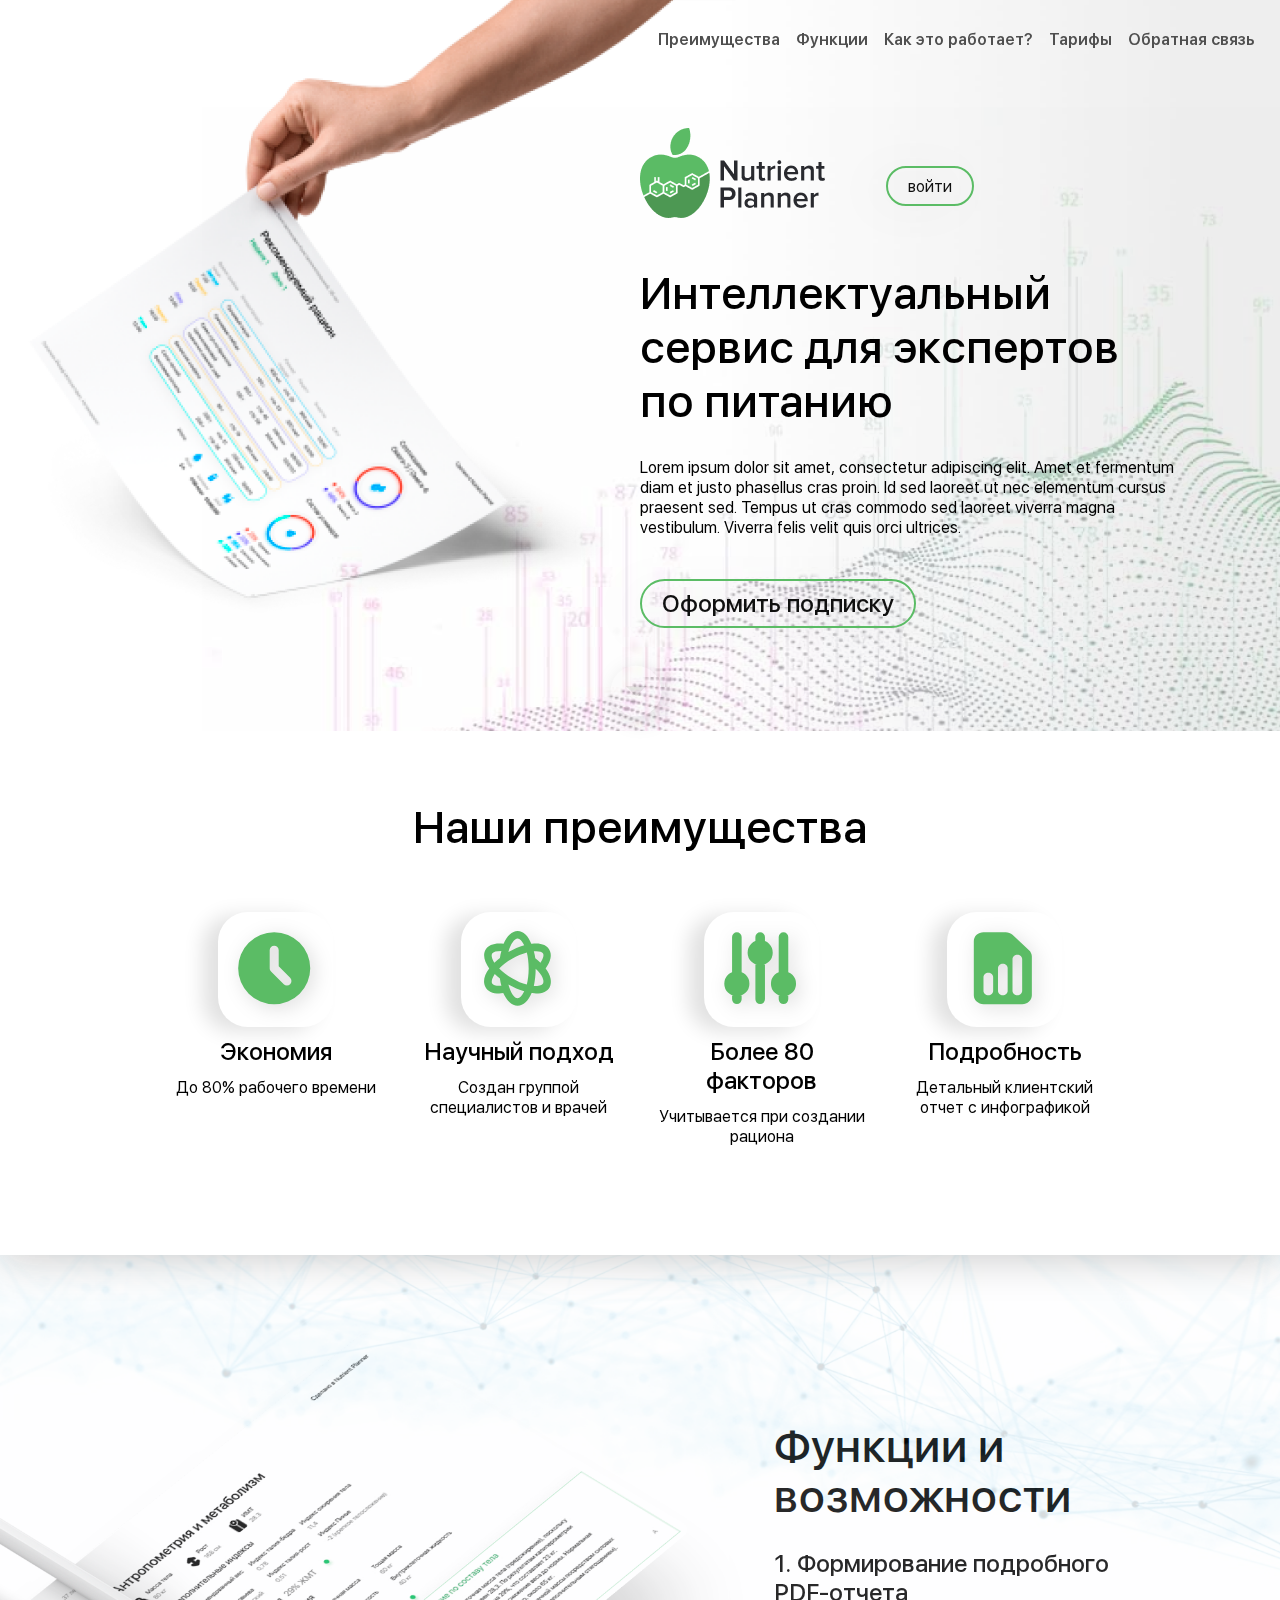
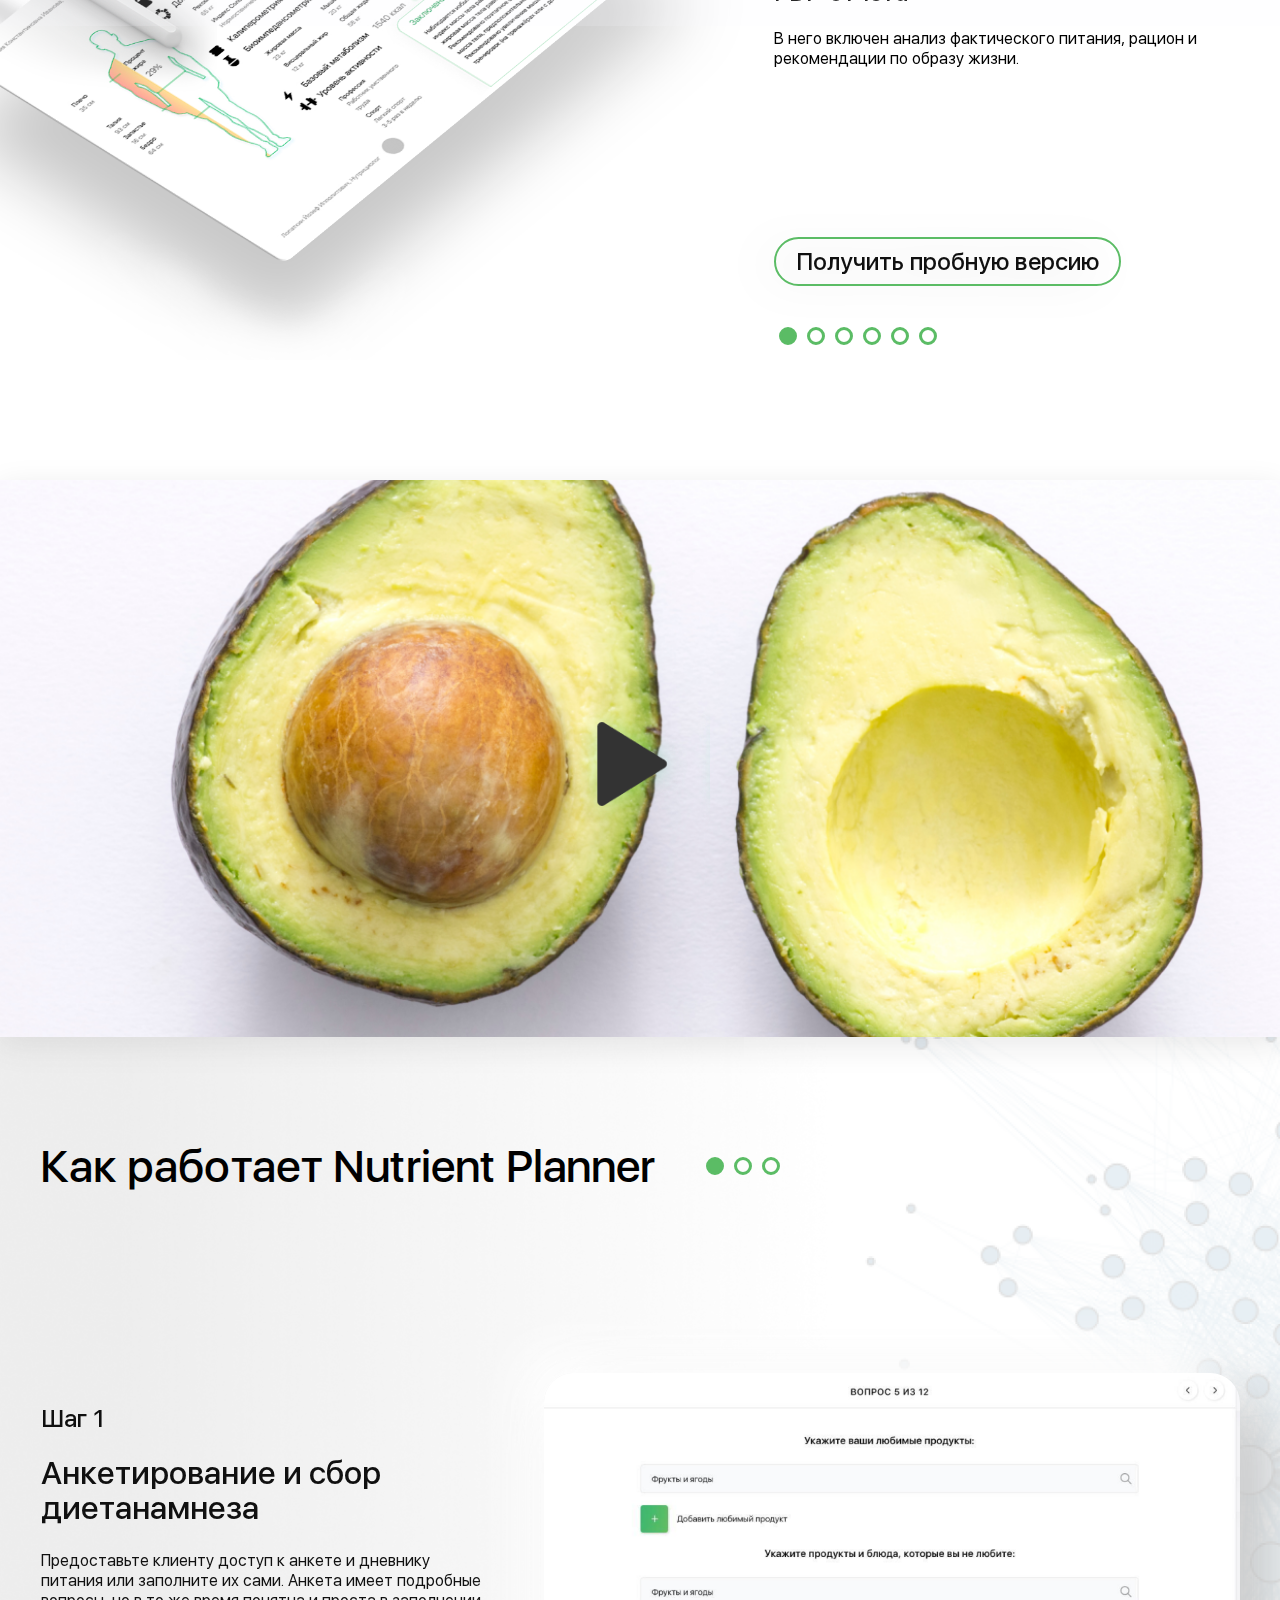
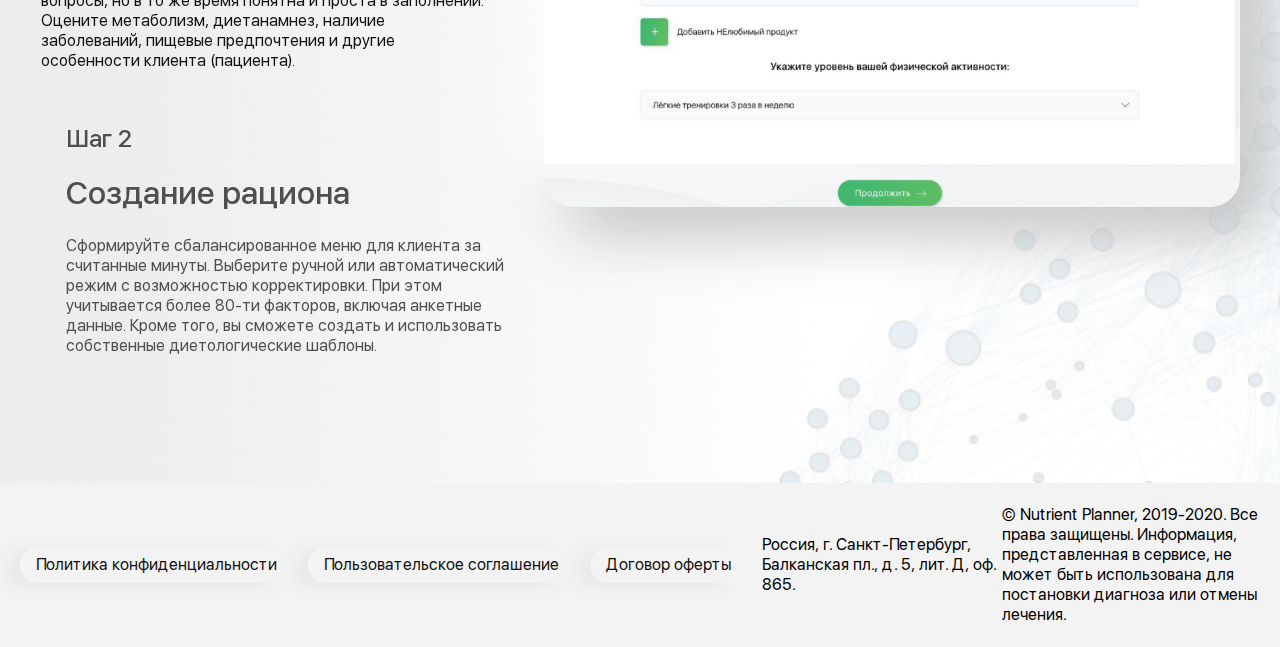
==== markup/index.html @ ddf95cab "main-banner + advantages + opportunities + video" ====
<!DOCTYPE html>
<html lang="ru">

<head>
  <meta charset="UTF-8">
  <title></title>
  <meta name="viewport" content="width=device-width, initial-scale=1.0, maximum-scale=1.0">
  <link rel="stylesheet" href="css/style.min.css" data-inprogress="">
  <link rel="stylesheet" href="css/home.min.css" data-inprogress="">

</head>

<body>
  <!-- Основной контент -->

  <main class="main">

    <!-- Header -->
    <header class="header" id="header">
    <nav class="header__navigation">
        <div class="navigation__action">
            <a href="#" class="navigation__logo">
                <img src="img/logo.png" alt="logo">
            </a>
            <button class="button button--small">войти</button>
        </div>
        <span class="menu-burger">
            <span class="menu-burger__toggle-line"></span>
        </span>
        <div class="header__overlay"></div>
        <div class="navigation__list">
            <ul>
                <li class="navigation__item">
                    <a href="index.html" class="navigation__link">Преимущества</a>
                </li>
                <li class="navigation__item">
                    <a href="about-us.html" class="navigation__link">Функции</a>
                </li>
                <li class="navigation__item">
                    <a href="about-us.html" class="navigation__link">Как это работает?</a>
                </li>
                <li class="navigation__item">
                    <a href="about-us.html" class="navigation__link">Тарифы</a>
                </li>
                <li class="navigation__item">
                    <a href="about-us.html" class="navigation__link">Обратная связь</a>
                </li>
            </ul>
            <button class="button button--small">войти</button>
        </div>
    </nav>
</header>




    <!-- Секция Главный баннер -->
    <section class="main-banner" id="main-banner">
      <div class="main-banner__inner">
        <div class="main-banner__content">
          <a href="#" class="main-banner__logo">
            <img src="img/logo.png" alt="logo">
          </a>
          <button class="button button--small">войти</button>
          <h1 class="main-banner__title">
            Интеллектуальный сервис для экспертов по питанию
          </h1>
          <p class="main-banner__description">Lorem ipsum dolor sit amet, consectetur adipiscing elit. Amet et fermentum
            diam et justo phasellus cras proin. Id sed laoreet ut nec elementum cursus praesent sed. Tempus ut cras
            commodo sed laoreet viverra magna vestibulum. Viverra felis velit quis orci ultrices.</p>
          <button class="button">Оформить подписку</button>
        </div>
        <a href="#" class="main-banner__arrow-down"></a>
      </div>
    </section>

    <!-- Секция Преимущества -->
    <section class="advantages" id="advantages">
      <div class="advantages__inner">
        <h2 class="advantages__title title">Наши преимущества</h2>
        <div class="advantages__list">
          <div class="advantages__item">
            <img src="img/icon-1.svg" class="advantages__item-image" alt="item-image">
            <h4 class="advantages__item-title">Экономия</h4>
            <p class="advantages__item-description">
              До 80% рабочего времени
            </p>
          </div>
          <div class="advantages__item">
            <img src="img/icon-2.svg" class="advantages__item-image" alt="item-image">
            <h4 class="advantages__item-title">Научный подход</h4>
            <p class="advantages__item-description">
              Создан группой специалистов и врачей
            </p>
          </div>
          <div class="advantages__item">
            <img src="img/icon-3.svg" class="advantages__item-image" alt="item-image">
            <h4 class="advantages__item-title">Более 80 факторов</h4>
            <p class="advantages__item-description">
              Учитывается при создании рациона
            </p>
          </div>
          <div class="advantages__item">
            <img src="img/icon-4.svg" class="advantages__item-image" alt="item-image">
            <h4 class="advantages__item-title">Подробность</h4>
            <p class="advantages__item-description">
              Детальный клиентский отчет с инфографикой
            </p>
          </div>
        </div>
      </div>
    </section>

    <!-- Секция Возможности -->
    <section class="opportunities" id="opportunities">
      <div class="opportunities__inner">
        <h2 class="opportunities__title ">Функции и возможности</h2>
        <img src="img/opportunities-img.png" class="opportunities__image" alt="image">
        <ul class="opportunities__carousel">
          <li class="opportunities__item">
            <span class="opportunities__item-subtitle ">1. Формирование подробного PDF-отчета</span>
            <p class="opportunities__item-description ">В него включен анализ фактического питания, рацион и
              рекомендации по образу жизни.</p>
          </li>
          <li class="opportunities__item">
            <span class="opportunities__item-subtitle ">2. Формирование подробного PDF-отчета</span>
            <p class="opportunities__item-description ">В него включен анализ фактического питания</p>
          </li>
          <li class="opportunities__item">
            <span class="opportunities__item-subtitle ">3. Формирование подробного PDF-отчета</span>
            <p class="opportunities__item-description ">В него включен анализ фактического питания</p>
          </li>
          <li class="opportunities__item">
            <span class="opportunities__item-subtitle ">4. Формирование подробного PDF-отчета</span>
            <p class="opportunities__item-description ">В него включен анализ фактического питания</p>
          </li>
          <li class="opportunities__item">
            <span class="opportunities__item-subtitle ">5. Формирование подробного PDF-отчета</span>
            <p class="opportunities__item-description ">В него включен анализ фактического питания</p>
          </li>
          <li class="opportunities__item">
            <span class="opportunities__item-subtitle ">6. Формирование подробного PDF-отчета</span>
            <p class="opportunities__item-description ">В него включен анализ фактического питания </p>
          </li>
        </ul>
        <div class="opportunities__action">
          <button class="button">Получить пробную версию</button>
        </div>
        <div class="opportunities__dots"></div>
      </div>
    </section>

    <!-- Секция Видео -->
    <section class="video" id="video">
      <img class="video__background" id="video-cover" src="img/video.png" alt="Video title">
      <iframe class="video__iframe" id="player" src="https://www.youtube.com/embed/7sbbb7Dt3D8" frameborder="0" allow="autoplay; encrypted-media" allowfullscreen=""></iframe>
      <button id="play" class="video__button">
      </button>
    </section>

    <!-- Секция Шаги -->
    <section class="step" id="step">
      <div class="step__inner">
        <div class="step__heading">
          <h2 class="step__heading-title">Как работает Nutrient Planner</h2>
          <div class="step__heading-dots"></div>
        </div>
        <div class="step__list">
          <div class="step__item">
            <span class="step__item-counter">Шаг 1</span>
            <h2 class="step__item-title">Анкетирование и сбор диетанамнеза</h2>
            <p class="step__item-description">
              Предоставьте клиенту доступ к анкете и дневнику питания или заполните их
              сами. Анкета имеет подробные вопросы, но в то же время понятна и проста в
              заполнении. Оцените метаболизм, диетанамнез, наличие заболеваний, пищевые предпочтения и другие
              особенности клиента (пациента).
            </p>
          </div>
          <div class="step__item">
            <span class="step__item-counter">Шаг 2</span>
            <h2 class="step__item-title">Создание рациона</h2>
            <p class="step__item-description">
              Сформируйте сбалансированное меню для клиента за считанные минуты.
              Выберите ручной или автоматический режим с возможностью корректировки.
              При этом учитывается более 80-ти факторов, включая анкетные данные. Кроме
              того, вы сможете создать и использовать собственные диетологические
              шаблоны.
            </p>
          </div>
          <div class="step__item">
            <span class="step__item-counter">Шаг 3</span>
            <h2 class="step__item-title">Формирование отчёта для клиента</h2>
            <p class="step__item-description">
              Предоставьте клиенту доступ к анкете и дневнику питания или заполните их
              сами. Анкета имеет подробные вопросы, но в то же время понятна и проста в
              заполнении. Оцените метаболизм, диетанамнез, наличие заболеваний, пищевые предпочтения и другие
              особенности клиента (пациента).
            </p>
          </div>
        </div>
        <div class="step__carousel">
          <div class="step__carousel-item">
            <img class="step__carousel-image" src="img/slide.png" alt="">
          </div>
          <div class="step__carousel-item">
            <img class="step__carousel-image" src="https://fakeimg.pl/355x221/" alt="">
          </div>
          <div class="step__carousel-item">
            <img class="step__carousel-image" src="img/slide.png" alt="">
          </div>
        </div>
    </div></section>



    <!-- Footer -->
    <footer class="footer">
    <div class="footer__inner">
        <ul class="footer__list">
            <li class="footer__item"><a href="#">Политика конфиденциальности</a></li>
            <li class="footer__item"><a href="#">Пользовательское соглашение</a></li>
            <li class="footer__item"><a href="#">Договор оферты</a></li>
        </ul>
        <p class="footer__address">
            Россия, г. Санкт-Петербург, Балканская пл., д. 5, лит. Д, оф. 865.
        </p>
        <p class="footer__text">
            © Nutrient Planner, 2019-2020. Все права защищены. Информация, представленная в сервисе, не может быть
            использована для постановки диагноза или отмены лечения.
        </p>
    </div>
</footer>

  </main>




  <!-- Скрипты -->
  <script src="js/jquery-3.4.1.min.js"></script>
  <script src="js/slick.min.js"></script>
  <script src="js/jquery.matchHeight.min.js"></script>
  <script src="js/jcf.min.js"></script>
  <script src="js/jcf.select.min.js"></script>
  <script src="js/main.min.js"></script>
  <script src="js/home.min.js"></script>

</body>

</html>
---- markup/css/style.min.css ----
.button{font:inherit;font-size:16px;font-weight:500;font-style:normal;line-height:19px;position:relative;z-index:1;display:inline-flex;box-sizing:border-box;min-width:195px;height:40px;margin:0;padding:10px;cursor:pointer;-webkit-user-select:none;-moz-user-select:none;-ms-user-select:none;user-select:none;transition:all .5s;text-align:center;text-decoration:none;color:#101010;border:2px solid #5bbc65;border-radius:30px;background-color:inherit;justify-content:center;align-items:center;-webkit-filter:drop-shadow(-15px 4px 20px rgba(0,0,0,.12));filter:drop-shadow(-15px 4px 20px rgba(0,0,0,.12))}@media (min-width:1024px){.button{font-size:24px;min-width:273px;height:49px;padding:10px 20px}}.button:not(:disabled){cursor:pointer}.button--small{font-size:16px;font-weight:400;font-style:normal;min-width:83px;height:40px}.button--inverse{font-size:24px;font-weight:500;font-style:normal;line-height:29px;min-width:160px;color:#fff;border-color:#79c681;border-radius:25px;background-color:#79c681;box-shadow:-15px 4px 20px rgba(0,0,0,.12)}.button--light{font-size:16px;font-weight:400;font-style:normal;line-height:20px;height:40px}.slick-arrow{font-size:0;position:absolute;top:49%;left:101%;width:20px;height:20px;transform:translate(0,-50%);border:0;background-color:inherit;background-image:url(../img/arrow-icon.svg);background-repeat:no-repeat;background-position:50%;background-size:contain}.slick-prev{top:40%;left:-23px;transform:rotate(180deg) translate(0,-50%)}.header{position:absolute;z-index:4;top:0;width:100%;height:80px;padding:0 20px}@media (min-width:1024px){.header{padding:0 2%;background-color:inherit}}@media (min-width:1400px){.header{padding:0 120px}}@media (min-width:1920px){.header{padding:0 145px}}@media (min-width:1680px){.header{padding:0 100px}}@media (min-width:1920px){.header{padding:0 145px}}.header .menu-burger{position:absolute;z-index:1;top:42px;right:20px;width:42px;height:42px;transform:translate(0,-50%);border-radius:50%;background:#fcfcfc;box-shadow:-6px 3px 12px rgba(0,0,0,.12)}@media (min-width:1024px){.header .menu-burger{display:none}}.header .menu-burger::before{top:13px;content:'';transform:translate(-50%,0)}.header .menu-burger::after,.header .menu-burger::before,.header .menu-burger__toggle-line{position:absolute;left:50%;width:16px;height:3px;background-color:#828282}.header .menu-burger::after{bottom:13px;content:'';transform:translate(-50%,0)}.header .menu-burger__toggle-line{top:50%;transform:translate(-50%,-50%)}.header__navigation{display:flex;height:80px;padding-top:20px;justify-content:space-between}@media (min-width:1024px){.header__navigation{padding-top:0}}.header .navigation__action{z-index:1}.header .navigation__action .button{display:none}@media (min-width:1024px){.header .navigation__action .button{display:inline-flex}}.header .navigation__logo{display:inline-flex;width:100px}@media (min-width:1024px){.header .navigation__logo{padding-top:10px}}.header .navigation__list,template{display:none}.header .navigation__list.active{position:absolute;top:82px;right:20px;display:flex;flex-direction:column;width:195px;padding:20px;border-radius:10px;background:#fcfcfc;box-shadow:-6px 3px 12px rgba(0,0,0,.12)}.header .navigation__list.active .button{display:flex;margin:0 auto;justify-content:center;-webkit-filter:none;filter:none}@media (min-width:1024px){.header .navigation__list .button,.header .navigation__list.active .button{display:none}.header .navigation__list{display:flex}.header .navigation__list ul{display:flex;height:100%;align-items:center;justify-content:flex-end}}.header .navigation__item{margin-bottom:35px}@media (min-width:1024px){.header .navigation__item{margin-bottom:0;margin-left:16px}}.header .navigation__link{font-size:17px;font-weight:600;line-height:20px;color:#4f4f4f}.header .navigation__link:hover{color:#101010}@media (min-width:1024px){.header .navigation__link{font-size:12px}}@media (min-width:1280px){.header .navigation__link{font-size:16px}}.header__overlay.active{position:fixed;top:0;left:0;width:100vw;height:100vh;background:rgba(252,252,252,.1);-webkit-backdrop-filter:blur(10px);backdrop-filter:blur(10px)}.footer{padding:22px 0;background-color:#f3f3f3}.footer__inner{display:flex;padding:0 20px;align-items:center}@media (min-width:1400px){.footer__inner{padding:0 100px}}.footer__list{display:flex;width:60%}.footer__item{margin-right:15px}.footer__item a{display:inline-flex;padding:8px 16px;white-space:nowrap;color:#101010;border-radius:25px;background:#f3f3f3;box-shadow:-15px 4px 20px rgba(0,0,0,.05);align-items:center}.footer__address{display:block;width:28%}.footer__text{display:block;width:30%}input,input:focus,input:required,textarea{font-size:18px;font-weight:500;font-style:normal;line-height:26px;display:flex;max-width:100%;height:40px;padding:10px 20px;color:#101010;border:0;border-radius:12px;background:#fcfcfc;box-shadow:inset 0 0 5px rgba(155,155,155,.5);align-items:center}input::-webkit-input-placeholder,input:focus::-webkit-input-placeholder,input:required::-webkit-input-placeholder,textarea::-webkit-input-placeholder{font-size:18px;font-weight:500;font-style:normal;line-height:26px;color:#828282}input::-moz-placeholder,input:focus::-moz-placeholder,input:required::-moz-placeholder,textarea::-moz-placeholder{font-size:18px;font-weight:500;font-style:normal;line-height:26px;color:#828282}input:-ms-input-placeholder,input::-ms-input-placeholder,input:focus:-ms-input-placeholder,input:focus::-ms-input-placeholder,input:required:-ms-input-placeholder,input:required::-ms-input-placeholder,textarea:-ms-input-placeholder,textarea::-ms-input-placeholder{font-size:18px;font-weight:500;font-style:normal;line-height:26px;color:#828282}input::placeholder,input:focus::placeholder,input:required::placeholder,textarea::placeholder{font-size:18px;font-weight:500;font-style:normal;line-height:26px;color:#828282}textarea{font-weight:500;font-style:normal;width:100%;height:130px;resize:none;border:0}.select{display:flex;flex-direction:column;align-items:baseline}.jcf-select{position:relative;height:40px;padding:10px 58px 10px 30px;border-radius:25px;background:#fcfcfc;box-shadow:-15px 4px 20px rgba(0,0,0,.12)}.jcf-select-text span{font-size:16px;font-weight:400;font-style:normal;line-height:20px}.jcf-select-opener{position:absolute;top:15px;right:28px;display:block;width:10px;height:10px;background-image:url(../img/triangle.svg);background-repeat:no-repeat}.jcf-select-drop{position:absolute;top:100%;left:0;min-width:100%;padding:20px 58px 20px 30px;border-radius:10px;background:#fcfcfc;box-shadow:-15px 4px 20px rgba(0,0,0,.12)}.jcf-select-drop li{margin-bottom:10px}@font-face{font-family:'SF UI Display';font-weight:900;font-style:normal;src:url(../fonts/SFUIDisplay-Heavy.eot);src:url(../fonts/SFUIDisplay-Heavy.eot?#iefix) format('embedded-opentype'),url(../fonts/SFUIDisplay-Heavy.woff2) format('woff2'),url(../fonts/SFUIDisplay-Heavy.woff) format('woff'),url(../fonts/SFUIDisplay-Heavy.ttf) format('truetype'),url(../fonts/SFUIDisplay-Heavy.svg#SFUIDisplay-Heavy) format('svg');font-display:swap}@font-face{font-family:'SF UI Display';font-weight:300;font-style:normal;src:url(../fonts/SFUIDisplay-Light.eot);src:url(../fonts/SFUIDisplay-Light.eot?#iefix) format('embedded-opentype'),url(../fonts/SFUIDisplay-Light.woff2) format('woff2'),url(../fonts/SFUIDisplay-Light.woff) format('woff'),url(../fonts/SFUIDisplay-Light.ttf) format('truetype'),url(../fonts/SFUIDisplay-Light.svg#SFUIDisplay-Light) format('svg');font-display:swap}@font-face{font-family:'SF UI Display';font-weight:900;font-style:normal;src:url(../fonts/SFUIDisplay-Black.eot);src:url(../fonts/SFUIDisplay-Black.eot?#iefix) format('embedded-opentype'),url(../fonts/SFUIDisplay-Black.woff2) format('woff2'),url(../fonts/SFUIDisplay-Black.woff) format('woff'),url(../fonts/SFUIDisplay-Black.ttf) format('truetype'),url(../fonts/SFUIDisplay-Black.svg#SFUIDisplay-Black) format('svg');font-display:swap}@font-face{font-family:'SF UI Display';font-weight:700;font-style:normal;src:url(../fonts/SFUIDisplay-Bold.eot);src:url(../fonts/SFUIDisplay-Bold.eot?#iefix) format('embedded-opentype'),url(../fonts/SFUIDisplay-Bold.woff2) format('woff2'),url(../fonts/SFUIDisplay-Bold.woff) format('woff'),url(../fonts/SFUIDisplay-Bold.ttf) format('truetype'),url(../fonts/SFUIDisplay-Bold.svg#SFUIDisplay-Bold) format('svg');font-display:swap}@font-face{font-family:'SF UI Display';font-weight:500;font-style:normal;src:url(../fonts/SFUIDisplay-Medium.eot);src:url(../fonts/SFUIDisplay-Medium.eot?#iefix) format('embedded-opentype'),url(../fonts/SFUIDisplay-Medium.woff2) format('woff2'),url(../fonts/SFUIDisplay-Medium.woff) format('woff'),url(../fonts/SFUIDisplay-Medium.ttf) format('truetype'),url(../fonts/SFUIDisplay-Medium.svg#SFUIDisplay-Medium) format('svg');font-display:swap}@font-face{font-family:'SF UI Display';font-weight:600;font-style:normal;src:url(../fonts/SFUIDisplay-Semibold.eot);src:url(../fonts/SFUIDisplay-Semibold.eot?#iefix) format('embedded-opentype'),url(../fonts/SFUIDisplay-Semibold.woff2) format('woff2'),url(../fonts/SFUIDisplay-Semibold.woff) format('woff'),url(../fonts/SFUIDisplay-Semibold.ttf) format('truetype'),url(../fonts/SFUIDisplay-Semibold.svg#SFUIDisplay-Semibold) format('svg');font-display:swap}@font-face{font-family:'SF UI Display';font-weight:600;font-style:normal;src:url(../fonts/SFUIDisplay-Semibold_1.eot);src:url(../fonts/SFUIDisplay-Semibold_1.eot?#iefix) format('embedded-opentype'),url(../fonts/SFUIDisplay-Semibold_1.woff2) format('woff2'),url(../fonts/SFUIDisplay-Semibold_1.woff) format('woff'),url(../fonts/SFUIDisplay-Semibold_1.ttf) format('truetype'),url(../fonts/SFUIDisplay-Semibold_1.svg#SFUIDisplay-Semibold) format('svg');font-display:swap}@font-face{font-family:'SF UI Display';font-weight:100;font-style:normal;src:url(../fonts/SFUIDisplay-Ultralight.eot);src:url(../fonts/SFUIDisplay-Ultralight.eot?#iefix) format('embedded-opentype'),url(../fonts/SFUIDisplay-Ultralight.woff2) format('woff2'),url(../fonts/SFUIDisplay-Ultralight.woff) format('woff'),url(../fonts/SFUIDisplay-Ultralight.ttf) format('truetype'),url(../fonts/SFUIDisplay-Ultralight.svg#SFUIDisplay-Ultralight) format('svg');font-display:swap}@font-face{font-family:'SF UI Display';font-weight:100;font-style:normal;src:url(../fonts/SFUIDisplay-Thin.eot);src:url(../fonts/SFUIDisplay-Thin.eot?#iefix) format('embedded-opentype'),url(../fonts/SFUIDisplay-Thin.woff2) format('woff2'),url(../fonts/SFUIDisplay-Thin.woff) format('woff'),url(../fonts/SFUIDisplay-Thin.ttf) format('truetype'),url(../fonts/SFUIDisplay-Thin.svg#SFUIDisplay-Thin) format('svg');font-display:swap}@font-face{font-family:'SF UI Display';font-weight:400;font-style:normal;src:url(../fonts/SFUIDisplay-Regular.eot);src:url(../fonts/SFUIDisplay-Regular.eot?#iefix) format('embedded-opentype'),url(../fonts/SFUIDisplay-Regular.woff2) format('woff2'),url(../fonts/SFUIDisplay-Regular.woff) format('woff'),url(../fonts/SFUIDisplay-Regular.ttf) format('truetype'),url(../fonts/SFUIDisplay-Regular.svg#SFUIDisplay-Regular) format('svg');font-display:swap}@font-face{font-family:'SF UI Display';font-weight:600;font-style:normal;src:url(../fonts/SFUIDisplay-Semibold_2.eot);src:url(../fonts/SFUIDisplay-Semibold_2.eot?#iefix) format('embedded-opentype'),url(../fonts/SFUIDisplay-Semibold_2.woff2) format('woff2'),url(../fonts/SFUIDisplay-Semibold_2.woff) format('woff'),url(../fonts/SFUIDisplay-Semibold_2.ttf) format('truetype'),url(../fonts/SFUIDisplay-Semibold_2.svg#SFUIDisplay-Semibold) format('svg');font-display:swap}html{font-family:sans-serif;line-height:1.15;-ms-text-size-adjust:100%;-webkit-text-size-adjust:100%;box-sizing:border-box;height:100%}body,html,sub,sup{position:relative}body,h1{font-style:normal}body{font-family:'SF UI Display';height:100%;-webkit-font-smoothing:antialiased;-moz-osx-font-smoothing:grayscale;text-rendering:optimizeLegibility;margin:0;font-weight:400;font-size:13px;line-height:15px}article,aside,details,figcaption,figure,footer,header,main,menu,nav,section{display:block}h1{margin:.67em 0;font-size:26px;font-weight:600;line-height:31px}figure{margin:1em 40px}hr{overflow:visible;box-sizing:content-box;height:0}code,kbd,pre,samp{font-family:monospace,monospace;font-size:1em}a{background-color:transparent;-webkit-text-decoration-skip:objects;cursor:pointer;transition:all .6s}a:active,a:hover{outline-width:0}abbr[title]{text-decoration:underline dotted;border-bottom:none;-webkit-text-decoration:underline dotted}b,strong{font-weight:bolder}dfn{font-style:italic}mark{color:#000;background-color:#ff0}small{font-size:80%}sub,sup{font-size:75%;line-height:0;vertical-align:baseline}sub{bottom:-.25em}sup{top:-.5em}audio,canvas,video{display:inline-block}audio:not([controls]){display:none;height:0}img{border-style:none;max-width:100%;height:auto}svg:not(:root){overflow:hidden}button,input,optgroup,select,textarea{font-family:sans-serif;font-size:100%;line-height:1.15;margin:0}button,input{overflow:visible}button,select{text-transform:none}[type=reset],[type=submit],button,html [type=button]{-webkit-appearance:button}[type=button]::-moz-focus-inner,[type=reset]::-moz-focus-inner,[type=submit]::-moz-focus-inner,button::-moz-focus-inner{padding:0;border-style:none}[type=button]:-moz-focusring,[type=reset]:-moz-focusring,[type=submit]:-moz-focusring,button:-moz-focusring{outline:1px dotted ButtonText}fieldset{margin:0 2px;padding:.35em .625em .75em;border:1px solid silver}legend{display:table;max-width:100%;white-space:normal;color:inherit}progress{display:inline-block;vertical-align:baseline}textarea{overflow:auto}[type=checkbox],[type=radio],legend{box-sizing:border-box;padding:0}[type=number]::-webkit-inner-spin-button,[type=number]::-webkit-outer-spin-button{height:auto}[type=search]{outline-offset:-2px;-webkit-appearance:textfield}[type=search]::-webkit-search-cancel-button,[type=search]::-webkit-search-decoration{-webkit-appearance:none}::-webkit-file-upload-button{font:inherit;-webkit-appearance:button}summary{display:list-item}[hidden]{display:none}@media (min-width:1024px){body{font-size:16px;line-height:20px}}*,h2,h3,h4,h5{font-style:normal}*{font-family:'SF UI Display';box-sizing:border-box;padding:0;list-style:none;text-decoration:none;outline:0;text-rendering:optimizeLegibility;-webkit-font-smoothing:antialiased;-moz-osx-font-smoothing:grayscale;-webkit-tap-highlight-color:transparent;-ms-box-sizing:border-box;-o-box-sizing:border-box;font-size:13px;font-weight:400;line-height:15px}@media (min-width:1024px){*{font-size:16px;line-height:20px}}:after,:before{box-sizing:inherit}.main,section{position:relative}.main{display:flex;overflow:hidden;flex-direction:column;min-height:100vh;margin:0 auto;justify-content:space-between}*,ol li,ul li{margin:0}input[type=submit]{-webkit-appearance:none;-moz-appearance:none;-ms-appearance:none;-o-appearance:none;appearance:none}button{cursor:pointer}section{z-index:1}@media (min-width:1024px){h1{font-size:45px;font-weight:500;font-style:normal;line-height:54px}}h2,h3,h4,h5{font-size:20px;font-weight:500;line-height:24px}@media (min-width:768px){h2{font-size:35px;font-weight:500;font-style:normal;line-height:40px}}@media (min-width:1024px){h2{font-size:45px;font-weight:500;font-style:normal;line-height:50px}}h3,h4,h5{font-size:32px;line-height:42px}h4,h5{font-size:17px;line-height:20px}@media (min-width:768px){h4{font-size:20px;font-weight:500;font-style:normal;line-height:25px}}@media (min-width:1024px){h4{font-size:24px;font-weight:500;font-style:normal;line-height:29px}}h5{font-size:14px;font-weight:600;line-height:16px}
---- markup/css/home.min.css ----
@import url(slick.min.css);@media (min-width:1024px){.header .navigation__action{display:none}}.main-banner{z-index:3;display:flex;min-height:401px;padding:24% 0 20px;background-image:url(../img/hero-bg.jpg);background-position:50%;background-size:cover}.main-banner::before{position:absolute;top:0;left:65%;width:657px;height:457px;content:'';transform:translate(-50%,0);pointer-events:none;background-image:url(../img/hero-mockUp.png);background-repeat:no-repeat;background-size:contain}@media (min-width:768px){.main-banner::before{left:34%}}@media (min-width:1024px){.main-banner::before{left:26%;width:63%;height:1006px}}@media (min-width:1680px){.main-banner::before{left:33%;width:66%}}.main-banner::after{position:absolute;right:0;bottom:0;width:570px;height:402px;content:'';pointer-events:none;opacity:.6;background-image:url(../img/Graphs.png);background-size:contain;mix-blend-mode:multiply}@media (min-width:1024px){.main-banner::after{width:1422px;height:1000px}}@media (min-width:768px){.main-banner{padding:10% 0 8%}}@media (min-width:1400px){.main-banner{min-height:800px;padding:14% 0}}@media (min-width:1680px){.main-banner{min-height:1078px}}.main-banner__inner{display:block;display:flex;width:100%;margin-right:auto;margin-left:auto;padding:388px 20px 42px;justify-content:flex-end}@media (min-width:480px){.main-banner__inner{width:100%}}@media (min-width:768px){.main-banner__inner{width:648px;padding:0}}@media (min-width:1024px){.main-banner__inner{width:864px}}@media (min-width:1280px){.main-banner__inner{width:1080px;padding:0}}@media (min-width:1400px){.main-banner__inner{width:1160px}}@media (min-width:1660px){.main-banner__inner{width:1340px}}@media (min-width:1024px){.main-banner__inner{padding:0}}.main-banner__content{width:100%;padding-bottom:100px}@media (min-width:768px){.main-banner__content{width:50%}}@media (min-width:1024px){.main-banner__content{width:50%;padding-bottom:0}}.main-banner__logo{display:none;margin-right:57px}@media (min-width:1024px){.main-banner__logo{display:inline-block}.main-banner__title{margin-top:43px}}.main-banner__description{font-size:13px;line-height:15px}@media (min-width:1024px){.main-banner__description{font-size:16px;line-height:20px}}.main-banner .button{display:flex;margin:17px auto}@media (min-width:1024px){.main-banner .button{margin:41px 0 0}}.main-banner .button--small{display:none;margin-top:38px;vertical-align:top}@media (min-width:1024px){.main-banner .button--small{display:inline-flex}}.main-banner__arrow-down{position:absolute;top:85%;left:50%;display:block;width:90px;height:90px;margin:0 auto;transform:translate(-50%,0);background-image:url(../img/arrow-down.svg);background-repeat:no-repeat;background-position:center;background-size:contain}@media (min-width:1024px){.main-banner__arrow-down{top:89%}}.advantages{z-index:2;box-shadow:0 4px 40px rgba(0,0,0,.2)}@media (min-width:768px){.advantages{padding-bottom:68px}}.advantages__inner{display:block;width:100%;margin-right:auto;margin-left:auto;padding:0 20px}@media (min-width:480px){.advantages__inner{width:100%}}@media (min-width:768px){.advantages__inner{width:648px;padding:0}}@media (min-width:1024px){.advantages__inner{width:864px}}@media (min-width:1280px){.advantages__inner{width:1080px;padding:0}}@media (min-width:1400px){.advantages__inner{width:1160px}}@media (min-width:1660px){.advantages__inner{width:1340px}}.advantages__title{display:block;margin:40px auto;text-align:center}@media (min-width:768px){.advantages__title{margin:71px auto 60px}}.advantages__list{display:flex;flex-wrap:wrap;justify-content:space-around}@media (min-width:1024px){.advantages__list{padding:0 5%}}.advantages__item{display:inline-flex;flex-direction:column;width:155px;margin-bottom:36px;text-align:center;align-items:center}@media (min-width:768px){.advantages__item{width:40%}}@media (min-width:1024px){.advantages__item{width:50%;margin-bottom:40px}}@media (min-width:1280px){.advantages__item{width:220px}}.advantages__item-image{display:inline-flex;width:60px;height:60px;margin-bottom:15px;padding-top:5px;padding-left:5px;border-radius:10px;background:#fff;box-shadow:-15px 4px 20px rgba(0,0,0,.12);justify-content:center;align-items:center}@media (min-width:1024px){.advantages__item-image{width:115px;height:115px;margin-bottom:10px;border-radius:30px}}.advantages__item-title{margin-bottom:16px}@media (min-width:1024px){.advantages__item-title{margin-bottom:12px}}.advantages__item-description{font-size:13px;line-height:15px;max-width:134px}@media (min-width:1024px){.advantages__item-description{font-size:16px;line-height:20px;max-width:none}}.opportunities{padding-top:115px;padding-bottom:33px;background:linear-gradient(270deg,#fff 13.02%,rgba(255,255,255,0) 100%)}.opportunities::before{position:absolute;z-index:2;top:0;left:0;width:100%;height:45%;content:'';pointer-events:none;opacity:.4;background-image:url(../img/Molecules.png);background-repeat:no-repeat;background-position:left;background-size:cover}@media (min-width:768px){.opportunities{padding-bottom:130px}}@media (min-width:1024px){.opportunities{min-height:650px;padding-top:13%}}@media (min-width:1680px){.opportunities{min-height:970px;padding-bottom:60px}}.opportunities__inner{display:flex;flex-direction:column;margin:0 auto;padding:0 23px;align-items:flex-end}@media (min-width:1024px){.opportunities__inner{padding:0 80px}}.opportunities__title{font-size:26px;font-weight:600;font-style:normal;line-height:31px;position:relative;z-index:1;display:block;width:100%;margin-bottom:22px;text-align:left;order:1}@media (min-width:768px){.opportunities__title{font-size:45px;font-weight:500;font-style:normal;line-height:50px;width:45%;margin-bottom:28px}}@media (min-width:1280px){.opportunities__title{width:38%}}.opportunities__carousel{position:relative;z-index:1;width:100%;padding-bottom:48px;order:2}@media (min-width:768px){.opportunities__carousel{width:45%;min-height:175px;padding-bottom:0}.opportunities__carousel::after{display:none}}@media (min-width:1280px){.opportunities__carousel{width:38%;min-height:288px}}.opportunities__image{position:absolute;bottom:61px;left:52%;min-width:542px;height:441px;transform:translate(-50%,0);order:4;-o-object-fit:contain;object-fit:contain}@media (min-width:768px){.opportunities__image{z-index:0;top:15px;left:24%;width:72%;height:734px}}@media (min-width:1680px){.opportunities__image{top:-13px;width:100%;height:1004px}}.opportunities__item-subtitle{font-size:20px;font-weight:500;font-style:normal;line-height:24px;display:block;max-width:80%;margin-bottom:28px}@media (min-width:1024px){.opportunities__item-subtitle{font-size:24px;font-weight:500;font-style:normal;line-height:normal;margin-bottom:22px}}.opportunities__item-description{max-width:500px}.opportunities__action{position:relative;width:100%;margin-bottom:36px;text-align:center;order:5}@media (min-width:768px){.opportunities__action{width:45%;text-align:left;order:4}}@media (min-width:1280px){.opportunities__action{width:38%}}.opportunities__dots{z-index:1;width:100%;padding-bottom:372px;order:3}@media (min-width:768px){.opportunities__dots{position:relative;bottom:auto;left:auto;width:45%;padding:0;order:4}}@media (min-width:1280px){.opportunities__dots{width:38%}}.opportunities__dots .slick-dots,.step__heading-dots .slick-dots{display:flex}.opportunities__dots .slick-dots li{width:10px;height:10px;margin:5px 3px;border:3px solid #5bbc65;-webkit-border-radius:50%;-moz-border-radius:50%;border-radius:50%;-ms-border-radius:50%;-o-border-radius:50%}@media (min-width:1024px){.opportunities__dots .slick-dots li{width:18px;height:18px;margin:5px}}.faq__heading-dots .slick-dots li button,.opportunities__dots .slick-dots li button,.reviews__heading-dots .slick-dots li button,.step__heading-dots .slick-dots li button{font-size:0;border:0;background-color:inherit}.opportunities__dots .slick-dots .slick-active,.step__heading-dots .slick-dots .slick-active{background-color:#5bbc65}.video{position:relative;width:100%;height:250px;box-shadow:0 8px 30px rgba(0,0,0,.1)}@media (min-width:768px){.video{height:400px}}@media (min-width:1280px){.video{height:557px}}.video__background{width:100%;height:100%;-o-object-fit:cover;object-fit:cover}.video__iframe{display:none;width:100%;height:100%}.video__button{position:absolute;z-index:666;top:51%;left:50%;width:60px;height:60px;transform:translate(-50%,-50%);border:0;background-color:inherit;background-image:url(../img/triangle.png);background-size:contain}@media (min-width:768px){.video__button{width:140px;height:140px}}.step{overflow:hidden;padding:0 26px 80px;background-size:cover}@media (min-width:768px){.step{padding:0 40px 40px;background-image:url(../img/bg-color.png)}}@media (min-width:1680px){.step{overflow:hidden;height:1078px}}.step::after{position:absolute;z-index:-1;top:-46px;right:0;width:80%;height:600px;content:'';opacity:.3;background-image:url(../img/bg-image.png);background-repeat:no-repeat;background-position:right;background-size:contain}@media (min-width:1024px){.step::after{top:0;height:100%}}@media (min-width:1680px){.step::after{width:35%;height:100%}}.step__inner{display:flex;max-width:1623px;margin:0 auto;padding-top:54px;flex-wrap:wrap}@media (min-width:768px){.step__inner{padding-top:102px}}.step__heading{display:flex;width:100%;margin-bottom:16px;flex-wrap:wrap;align-items:center}@media (min-width:1024px){.step__heading{padding-bottom:164px}}@media (min-width:1680px){.step__heading{padding-bottom:132px}}.step__heading-title{font-size:26px;font-weight:600;font-style:normal;line-height:31px;display:inline-block;width:70%;margin-right:46px}@media (min-width:768px){.step__heading-title{font-size:45px;font-weight:500;font-style:normal;line-height:54px;width:auto}}.step__heading-dots{position:relative}@media (min-width:1280px){.step__heading-dots{width:38%}}.step__heading-dots .slick-dots li{width:10px;height:10px;margin:5px 3px;border:3px solid #5bbc65;-webkit-border-radius:50%;-moz-border-radius:50%;border-radius:50%;-ms-border-radius:50%;-o-border-radius:50%}@media (min-width:768px){.step__heading-dots .slick-dots li{width:18px;height:18px;margin:5px}}.step__list{width:100%;margin-top:30px}@media (min-width:1024px){.step__list{width:42%}}@media (min-width:1400px){.step__list{margin-top:43px}.step__list .slick-list{min-height:810px;margin-top:-30px}}.step__item{height:100%;cursor:pointer}@media (min-width:1024px){.step__item{min-height:320px;padding-bottom:40px;-webkit-transition:all .6s linear;-moz-transition:all .6s linear;-ms-transition:all .6s linear;-o-transition:all .6s linear;transition:all .6s linear}.step__item.slick-slide{padding-left:25px}.step__item.slick-slide .step__item-counter,.step__item.slick-slide .step__item-description,.step__item.slick-slide .step__item-title{color:#4f4f4f}}@media (min-width:1680px){.step__item.slick-slide{padding-left:105px}}.step__item.slick-current{width:100%!important;padding-left:0}.step__item.slick-current .step__item-counter,.step__item.slick-current .step__item-description,.step__item.slick-current .step__item-title{color:#101010}.step__item-counter{font-size:16px;font-weight:500;font-style:normal;line-height:19px;display:block;margin-bottom:23px;color:#4f4f4f}@media (min-width:1024px){.step__item-counter{font-size:24px;font-weight:500;font-style:normal;line-height:29px}}.step__item-title{font-size:22px;font-weight:600;font-style:normal;line-height:26px;margin-bottom:20px;color:#4f4f4f}@media (min-width:1024px){.step__item-title{font-size:32px;font-weight:500;line-height:35px;width:89%;max-width:522px;margin-bottom:25px}}@media (min-width:1400px){.step__item-title{font-size:36px;line-height:40px}}@media (min-width:1680px){.step__item-title{font-size:45px;line-height:54px}}.step__item-description{color:#4f4f4f}@media (min-width:1024px){.step__item-description{width:89%;max-width:522px}}.step__carousel{width:100%;margin-top:62px;border-radius:10px;box-shadow:-25px -25px 50px rgba(255,255,255,.9),25px 25px 63px rgba(184,184,184,.9),inset 1px 1px 2px rgba(255,255,255,.3),inset -1px -1px 2px rgba(184,184,184,.5)}@media (min-width:768px){.step__carousel{border-radius:30px}}@media (min-width:1024px){.step__carousel{width:58%;height:-webkit-fit-content;height:-moz-fit-content;height:fit-content;margin-top:0}}@media (min-width:1400px){.step__carousel{width:59%;margin-top:-1%;margin-right:-18%;border-radius:30px}}.step__carousel-image{width:100%;height:100%;border-radius:10px;-o-object-fit:contain;object-fit:contain}@media (min-width:768px){.step__carousel-image{border-radius:30px}}.rates{padding-top:83px;background:linear-gradient(0deg,rgba(196,196,196,0) 55.21%,rgba(196,196,196,.3) 93.75%)}.rates__inner{display:block;width:100%;margin-right:auto;margin-left:auto;padding:0 20px}@media (min-width:480px){.rates__inner{width:100%}}@media (min-width:768px){.rates__inner{width:648px;padding:0}}@media (min-width:1024px){.rates__inner{width:864px}}@media (min-width:1280px){.rates__inner{width:1080px;padding:0}}@media (min-width:1400px){.rates__inner{width:1160px}}@media (min-width:1660px){.rates__inner{width:1340px}}.rates__heading{max-width:1045px;margin:14% auto 6px}.rates__heading-item{font-size:24px;font-weight:500;font-style:normal;line-height:29px}.rates__heading-item:nth-of-type(2),.rates__heading-item:nth-of-type(3){font-size:28px;font-weight:700;font-style:normal;line-height:33px;text-align:center}@media (min-width:768px){.rates__heading-item:nth-of-type(2),.rates__heading-item:nth-of-type(3){font-size:18px}}@media (min-width:1024px){.rates__heading-item:nth-of-type(2),.rates__heading-item:nth-of-type(3){font-size:22px}}@media (min-width:1280px){.rates__heading-item:nth-of-type(2),.rates__heading-item:nth-of-type(3){font-size:28px}}.rates__heading-item:nth-of-type(1){width:62%}.rates__heading-item:nth-of-type(2){width:20%}.rates__heading-item:nth-of-type(3){width:27%}.rates__heading-list{display:flex;margin-top:14%}.rates__list{max-width:1045px;margin:0 auto}.rates__item-title{font-size:16px;font-weight:400;font-style:normal;line-height:20px;padding-right:29%}.rates__content{font-size:24px;font-weight:500;font-style:normal;line-height:29px;width:55%;padding-top:25px;padding-bottom:25px}.rates__content ul{padding-right:20%}.rates__content ul li{font-size:16px;font-weight:400;font-style:normal;line-height:20px}.rates__item{display:flex;padding-left:10px;border-bottom:1px solid;align-items:center;flex-wrap:wrap}.rates__item:last-child{border:0}.rates__item-image{filter:drop-shadow(-15px 4px 20px rgba(0,0,0,.12));-webkit-filter:drop-shadow(-15px 4px 20px rgba(0,0,0,.12))}.rates__item-value span{display:block;width:100%;margin:0 auto}.rates__item-value .shadow--padding{margin-left:-43px;filter:none;-webkit-filter:none}.rates__item-value:nth-child(2),.rates__item-value:nth-child(3){display:inline-flex;width:19%;text-align:center;align-items:flex-end;justify-content:center;flex-wrap:wrap}.rates__item-value:nth-child(3){width:25%}.rates__subtitle,.rates__title{text-align:center}.rates__subtitle{display:block}.rates__option span{font-size:12px;font-weight:400;font-style:normal;line-height:20px;display:block;width:400px}.price{padding-top:105px;padding-bottom:84px}.price::after{position:absolute;z-index:0;top:-119px;right:-43px;width:30%;height:645px;content:'';background-image:url(../img/bg-price.png);background-repeat:no-repeat}.price__inner{display:block;width:100%;margin-right:auto;margin-left:auto;padding:0 20px}@media (min-width:480px){.price__inner{width:100%}}@media (min-width:768px){.price__inner{width:648px;padding:0}}@media (min-width:1024px){.price__inner{width:864px}}@media (min-width:1280px){.price__inner{width:1080px;padding:0}}@media (min-width:1400px){.price__inner{width:1160px}}@media (min-width:1660px){.price__inner{width:1340px}}.price .form{display:flex;max-width:1018px;margin:0 auto;flex-wrap:wrap;justify-content:space-between}@media (min-width:1680px){.price .form{justify-content:flex-start}}.price .form__group{width:31%}.price .form__column{display:flex;flex-direction:column;min-width:27%}.price .form__column-title,.price .form__column-total{font-size:24px;font-weight:500;font-style:normal;line-height:29px;display:block;margin-bottom:27px}.price .form__column-total{font-size:35px;line-height:42px;text-shadow:-15px 4px 20px rgba(0,0,0,.12)}.price .form__column-description{font-size:24px;font-weight:500;font-style:normal;line-height:29px;color:#79c681}.price .form__action{display:flex;width:100%;margin:0 auto;justify-content:center}.price .select{margin-bottom:20px}.price .select .sale,.price .select label{font-size:16px;font-style:normal;line-height:20px}.price .select label{display:block;max-width:250px;margin-bottom:13px;font-weight:700}.demo__inner,.price .select .sale{justify-content:center;align-items:center}.price .select .sale{font-weight:400;display:inline-flex;height:28px;margin:16px 25px;color:#fff;border-radius:25px;background:#79c681;box-shadow:-15px 4px 20px rgba(0,0,0,.12);padding:4px 15px}.demo{background-image:url(../img/bg-demo.png);background-repeat:no-repeat;background-size:cover}.demo__inner{display:flex;flex-direction:column;padding:89px;text-align:center}.demo__title{margin-bottom:20px}.demo__description{font-size:24px;font-weight:500;font-style:normal;line-height:29px;max-width:446px;margin-bottom:28px}.reviews{padding-bottom:20px}.reviews::after{position:absolute;z-index:-1;top:-44%;right:0;width:27%;height:630px;content:'';background-image:url(../img/bg-image-2.png);background-size:contain}.reviews__heading{display:flex;width:90%;max-width:1623px;margin:0 auto;padding-top:70px;padding-bottom:50px;flex-wrap:wrap;align-items:center}.reviews__heading-title{display:inline-block;margin-right:46px}.reviews__heading-dots{position:relative}@media (min-width:1280px){.reviews__heading-dots{width:38%}}.faq__heading-dots .slick-dots,.reviews__heading-dots .slick-dots{display:flex}.faq__heading-dots .slick-dots li,.reviews__heading-dots .slick-dots li{width:18px;height:18px;margin:5px;border:3px solid #5bbc65;-webkit-border-radius:50%;-moz-border-radius:50%;border-radius:50%;-ms-border-radius:50%;-o-border-radius:50%}.faq__heading-dots .slick-dots .slick-active,.reviews__heading-dots .slick-dots .slick-active{background-color:#5bbc65}@media (min-width:1280px){.reviews__carousel{padding-left:120px}}.reviews__item{display:flex!important;margin:0 auto;padding:30px;justify-content:center}@media (min-width:1280px){.reviews__item{margin:0;padding:30px 10px 30px 30px;justify-content:flex-start}}.reviews__item-inner{display:flex!important;width:785px;padding:48px 60px;border-radius:40px;background:#fcfcfc;box-shadow:-15px 4px 20px rgba(0,0,0,.12)}@media (min-width:1280px){.reviews__item-inner{width:1005px}}.reviews__item-image{position:relative;width:250px;min-width:250px;height:250px;margin-right:10px;-webkit-border-radius:50%;-moz-border-radius:50%;border-radius:50%;-webkit-filter:drop-shadow(-15px 4px 20px rgba(0,0,0,.12));filter:drop-shadow(-15px 4px 20px rgba(0,0,0,.12));-ms-border-radius:50%;-o-border-radius:50%}.reviews__item-image img{position:absolute;top:0;left:0;width:100%;max-width:none;height:100%;border-radius:50%;-o-object-fit:cover;object-fit:cover}.reviews__item-content{margin:0 40px}.reviews__item-name,.reviews__item-name span{font-size:35px;font-weight:500;line-height:42px}.reviews__item-name{margin-bottom:25px}.reviews__item-name span{display:block}.reviews__item-subtitle{font-size:24px;font-weight:500;font-style:normal;line-height:29px}.reviews__item-blockquote{position:relative;margin:20px 0 0 45px}.reviews__item-blockquote::after,.reviews__item-blockquote::before{position:absolute;top:60%;left:-42px;width:30px;height:30px;content:'';transform:translate(0,-50%);background-image:url(../img/bloquote.svg);background-repeat:no-repeat}.reviews__item-blockquote::after{top:36%;right:-44px;left:auto;transform:rotate(180deg)}.partners{padding-bottom:163px;background:linear-gradient(0deg,rgba(196,196,196,0) 55.21%,rgba(196,196,196,.3) 93.75%)}.partners__heading{display:flex;width:90%;margin:0 auto;padding-top:72px;padding-bottom:32px;text-align:center;flex-wrap:wrap;align-items:center;justify-content:center}.partners__heading-title{display:block;text-align:center}.partners__carousel{padding-top:10px}.partners__item{display:flex!important;min-height:200px;margin:0 auto;padding:23px;justify-content:center;align-items:center}.faq{padding-bottom:60px;background:linear-gradient(0deg,rgba(196,196,196,0) 55.21%,rgba(196,196,196,.3) 93.75%)}.faq__heading{position:relative;display:flex;width:90%;max-width:1623px;margin:0 auto;padding-top:60px;padding-bottom:25px;flex-wrap:wrap;align-items:center;justify-content:center}.faq__heading-title{display:inline-block}.faq__heading-dots{position:absolute;top:64px;left:0}@media (min-width:1280px){.faq__carousel{padding-left:120px}}.faq__item{display:flex!important;margin:0 auto;padding:30px;justify-content:center}@media (min-width:1280px){.faq__item{margin:0;padding:30px 10px 30px 30px;justify-content:flex-start}}.faq__item-inner{width:400px;padding:42px 38px 45px;border-radius:10px;background:#fcfcfc;box-shadow:-15px 4px 20px rgba(0,0,0,.12)}@media (min-width:1280px){.faq__item-inner{width:440px}}.faq__item-title{font-size:35px;font-weight:500;line-height:42px;margin-bottom:20px}.faq .button{display:flex;margin:42px auto}.contact-us{padding-top:30px;background:linear-gradient(0deg,rgba(196,196,196,0) 55.21%,rgba(196,196,196,.3) 93.75%)}.contact-us__inner{display:block;width:100%;margin-right:auto;margin-left:auto;padding:0 20px}@media (min-width:480px){.contact-us__inner{width:100%}}@media (min-width:768px){.contact-us__inner{width:648px;padding:0}}@media (min-width:1024px){.contact-us__inner{width:864px}}@media (min-width:1280px){.contact-us__inner{width:1080px;padding:0}}@media (min-width:1400px){.contact-us__inner{width:1160px}}@media (min-width:1660px){.contact-us__inner{width:1340px}}.contact-us__title{text-align:center}.contact-us #mail{width:158px}.contact-us #name{width:246px}
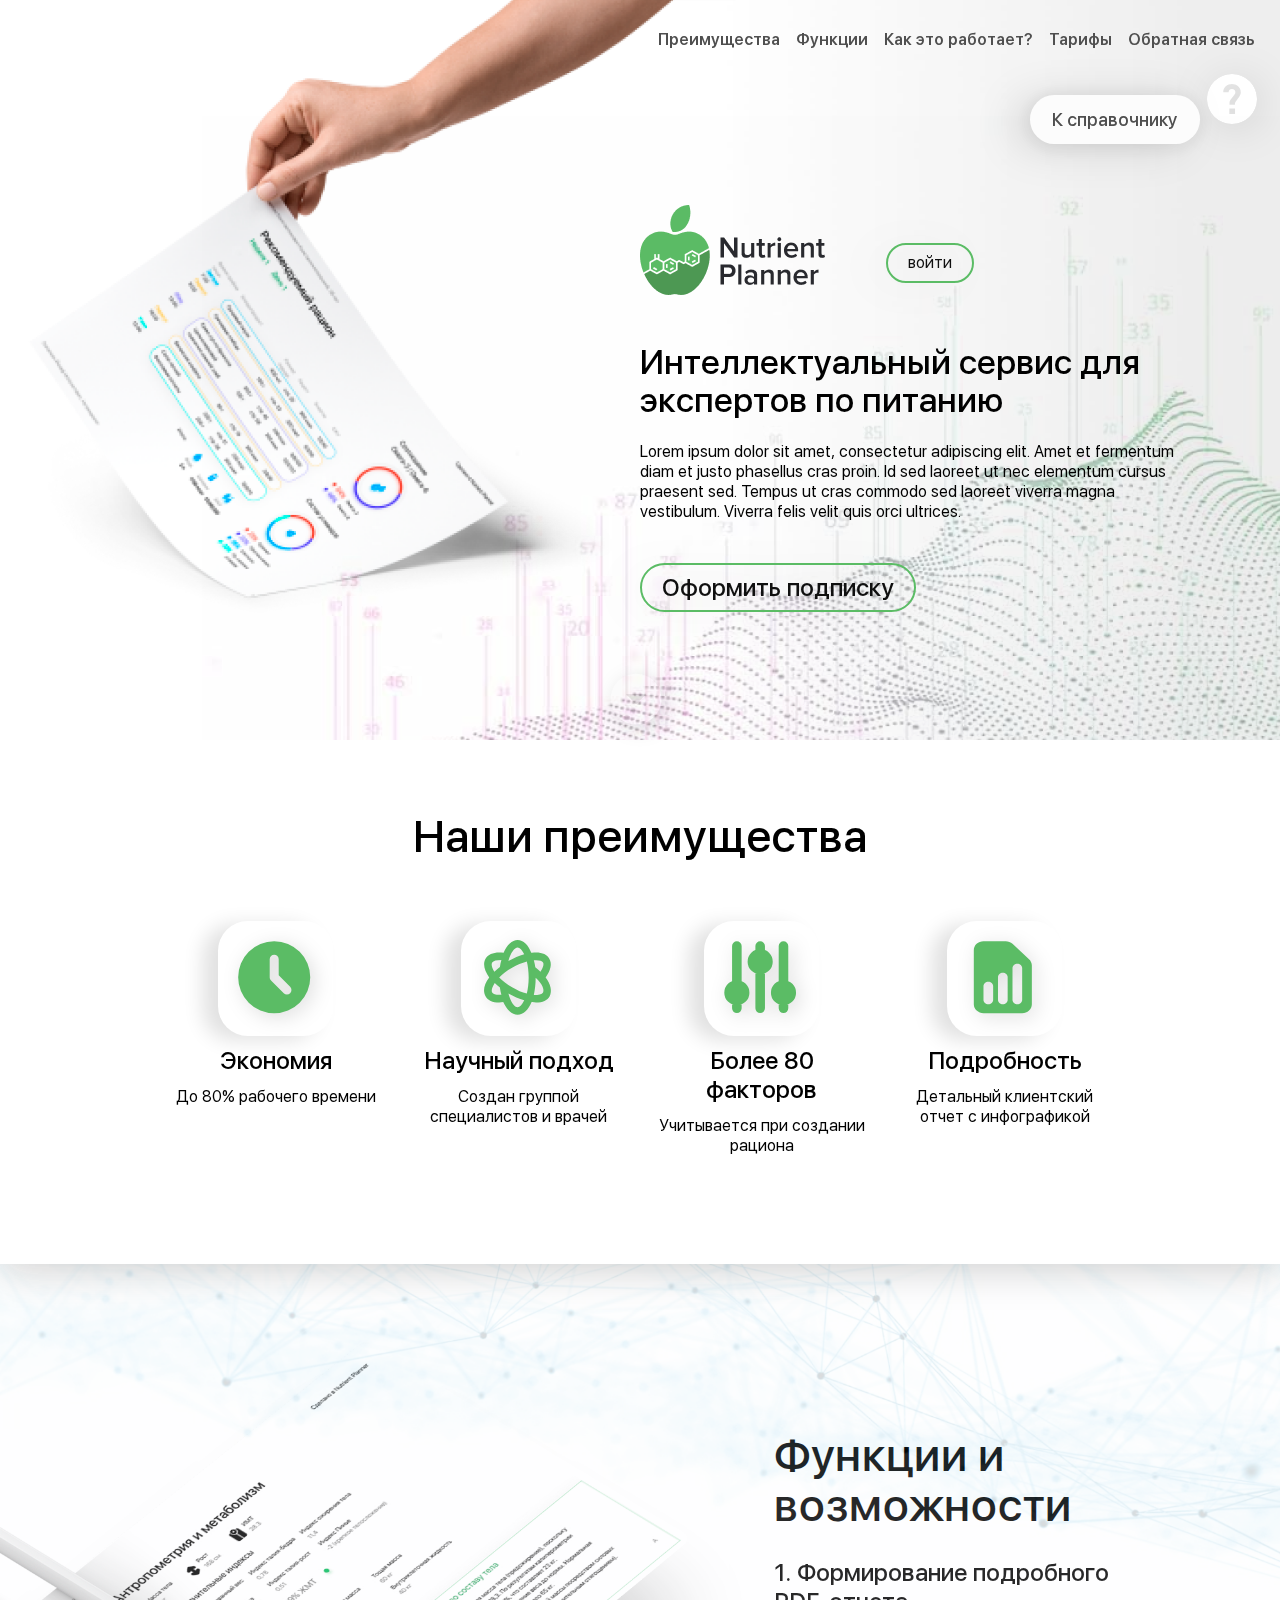
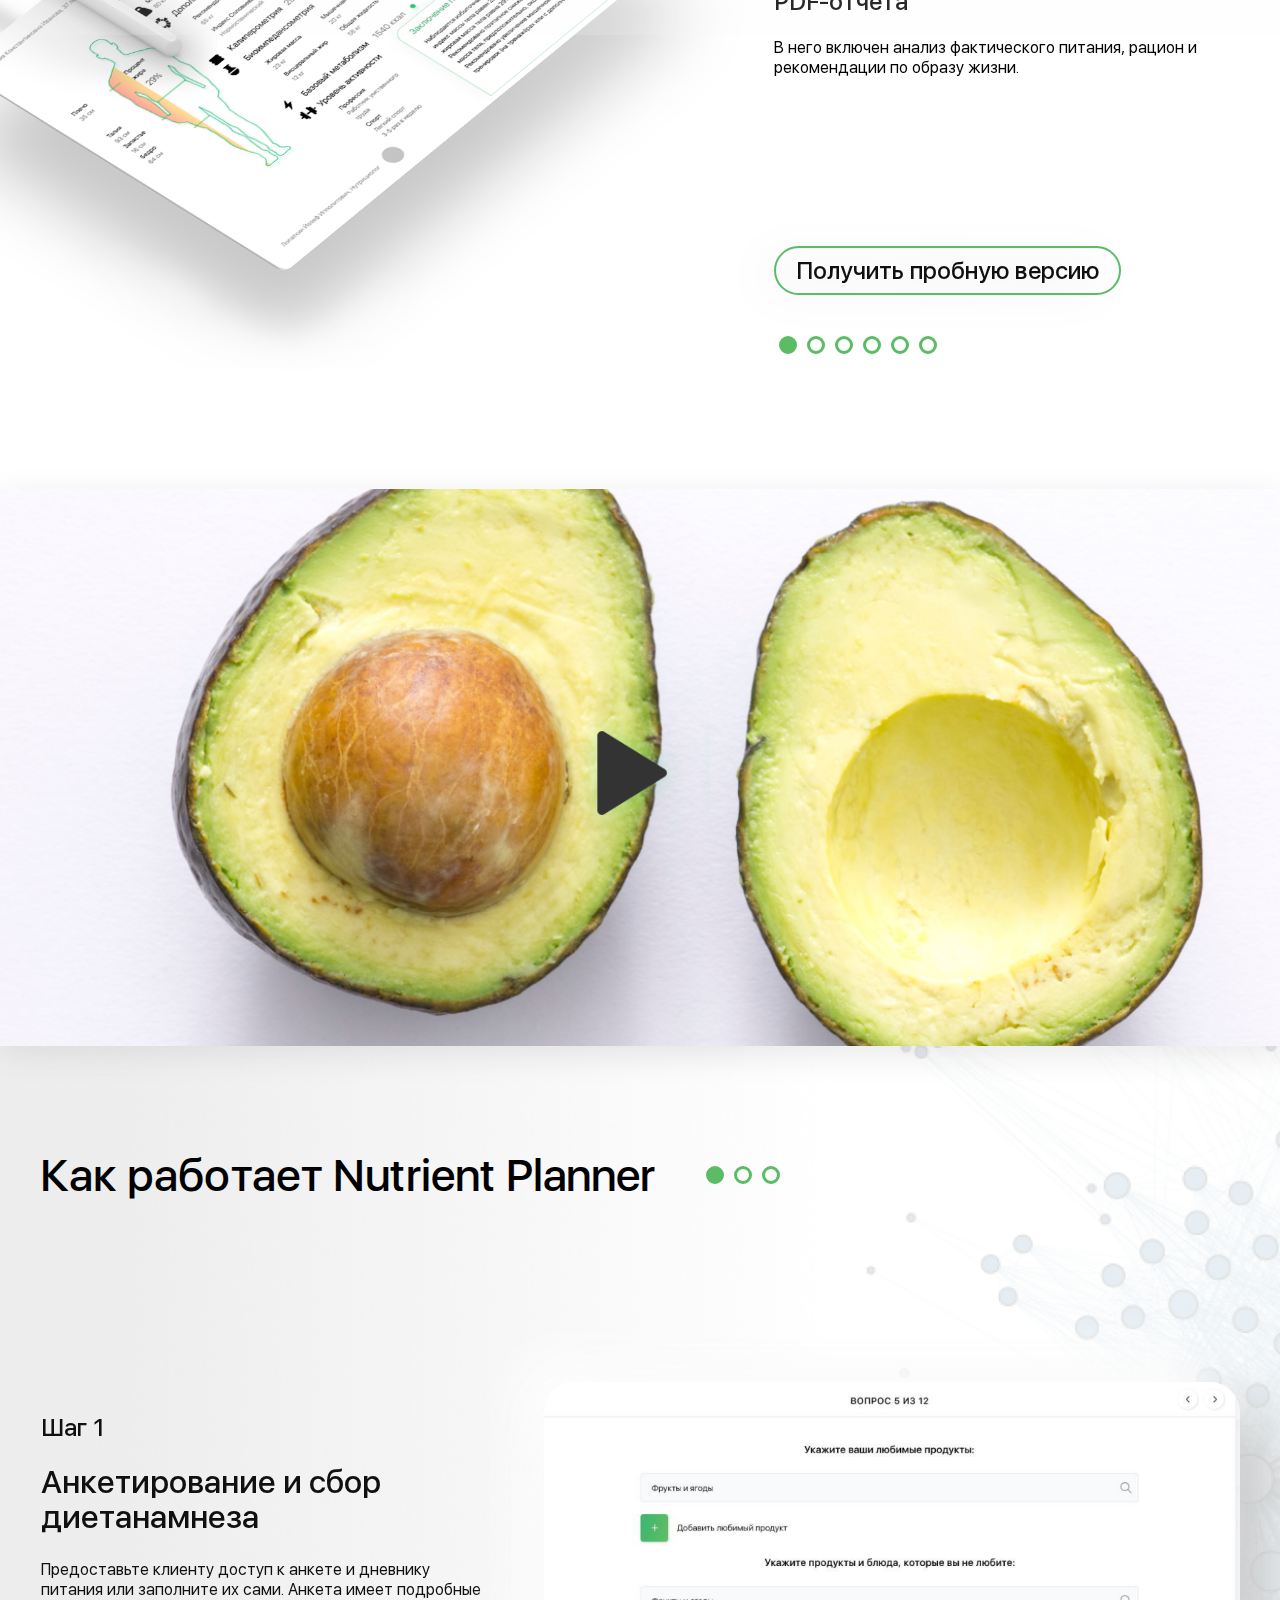
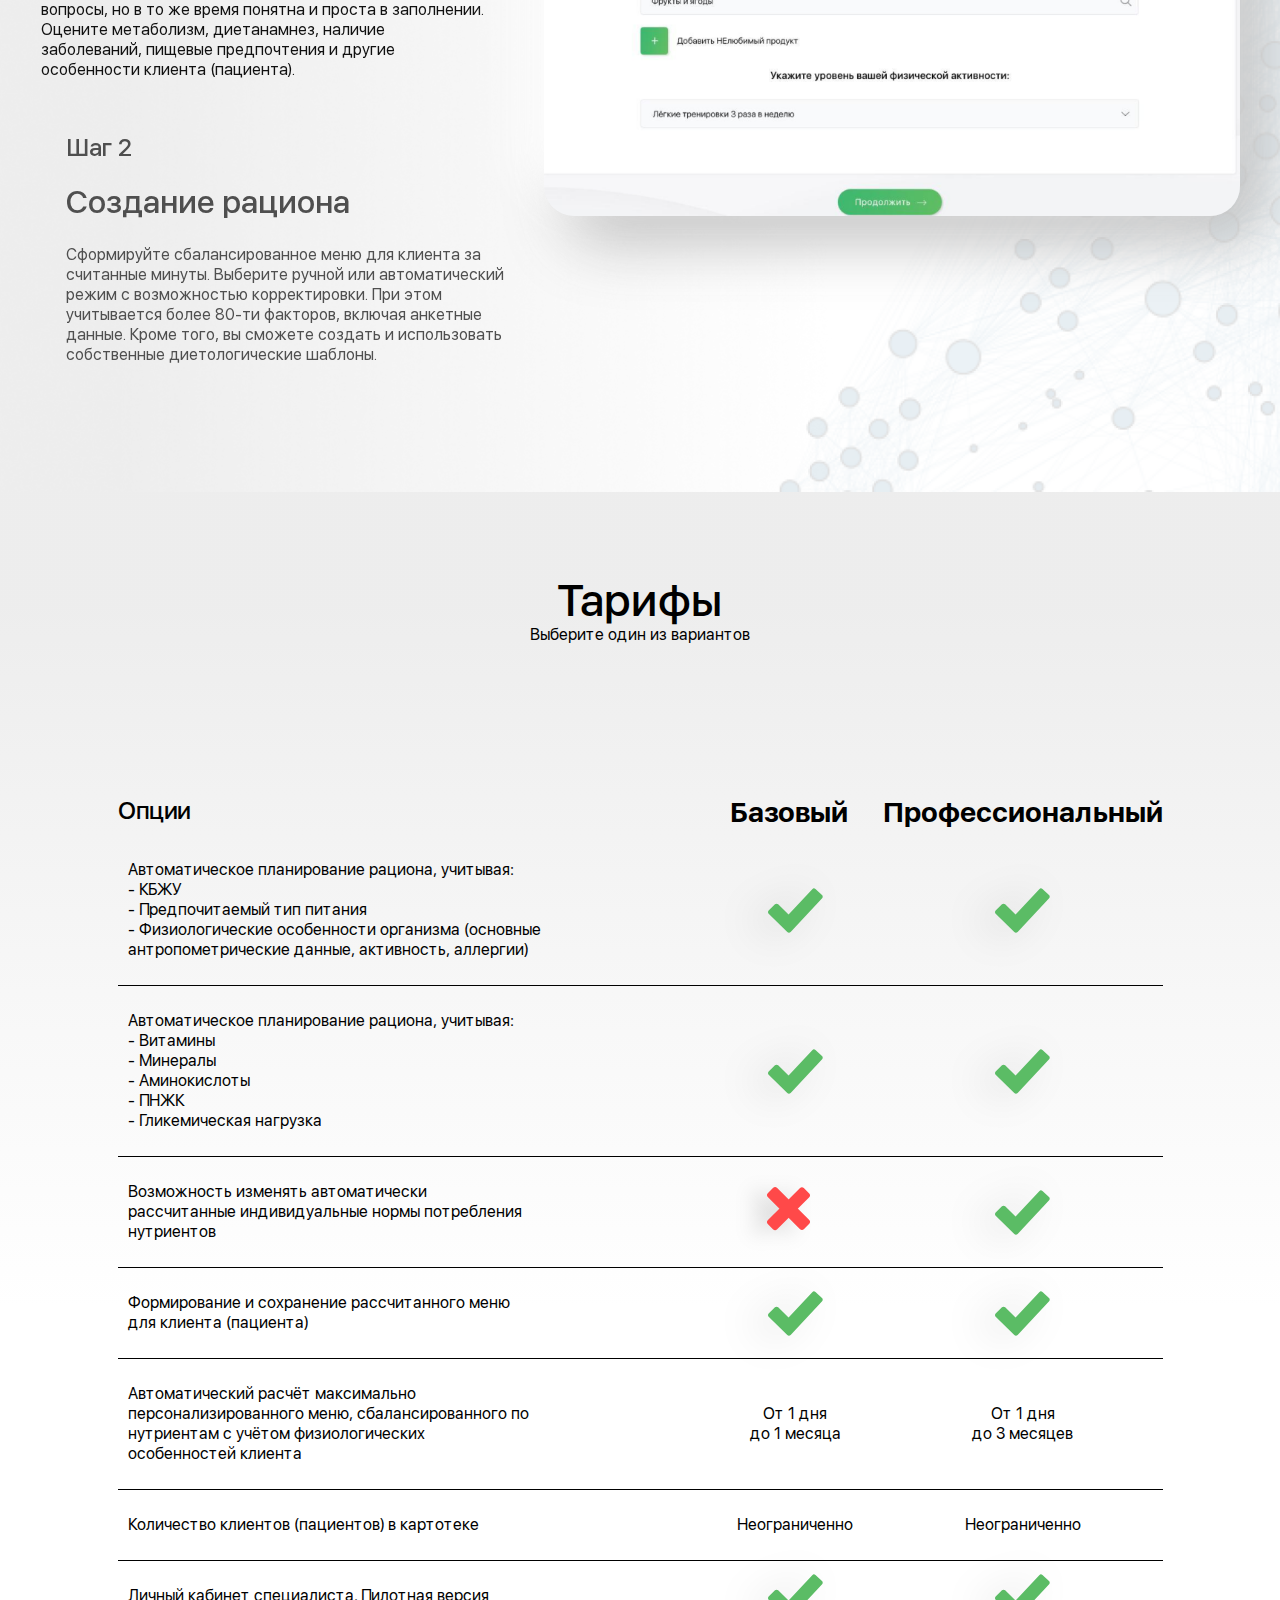
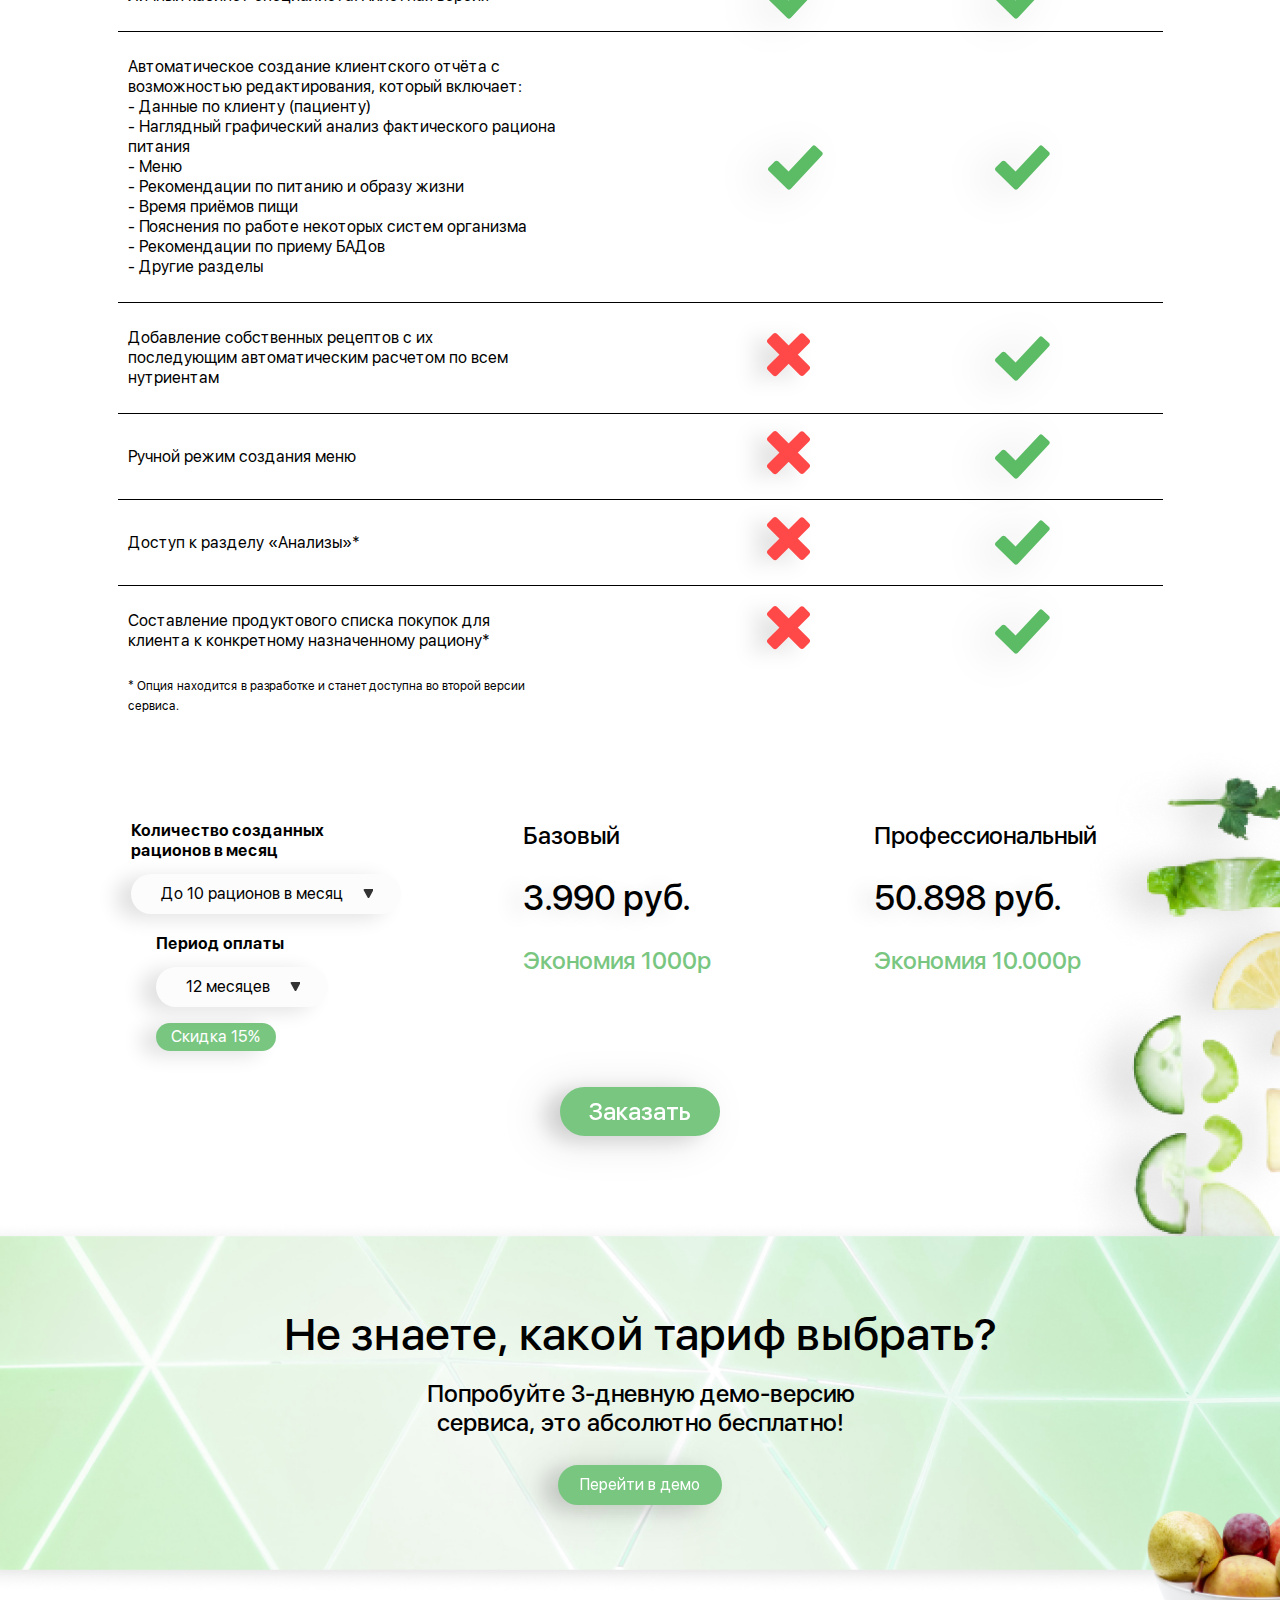
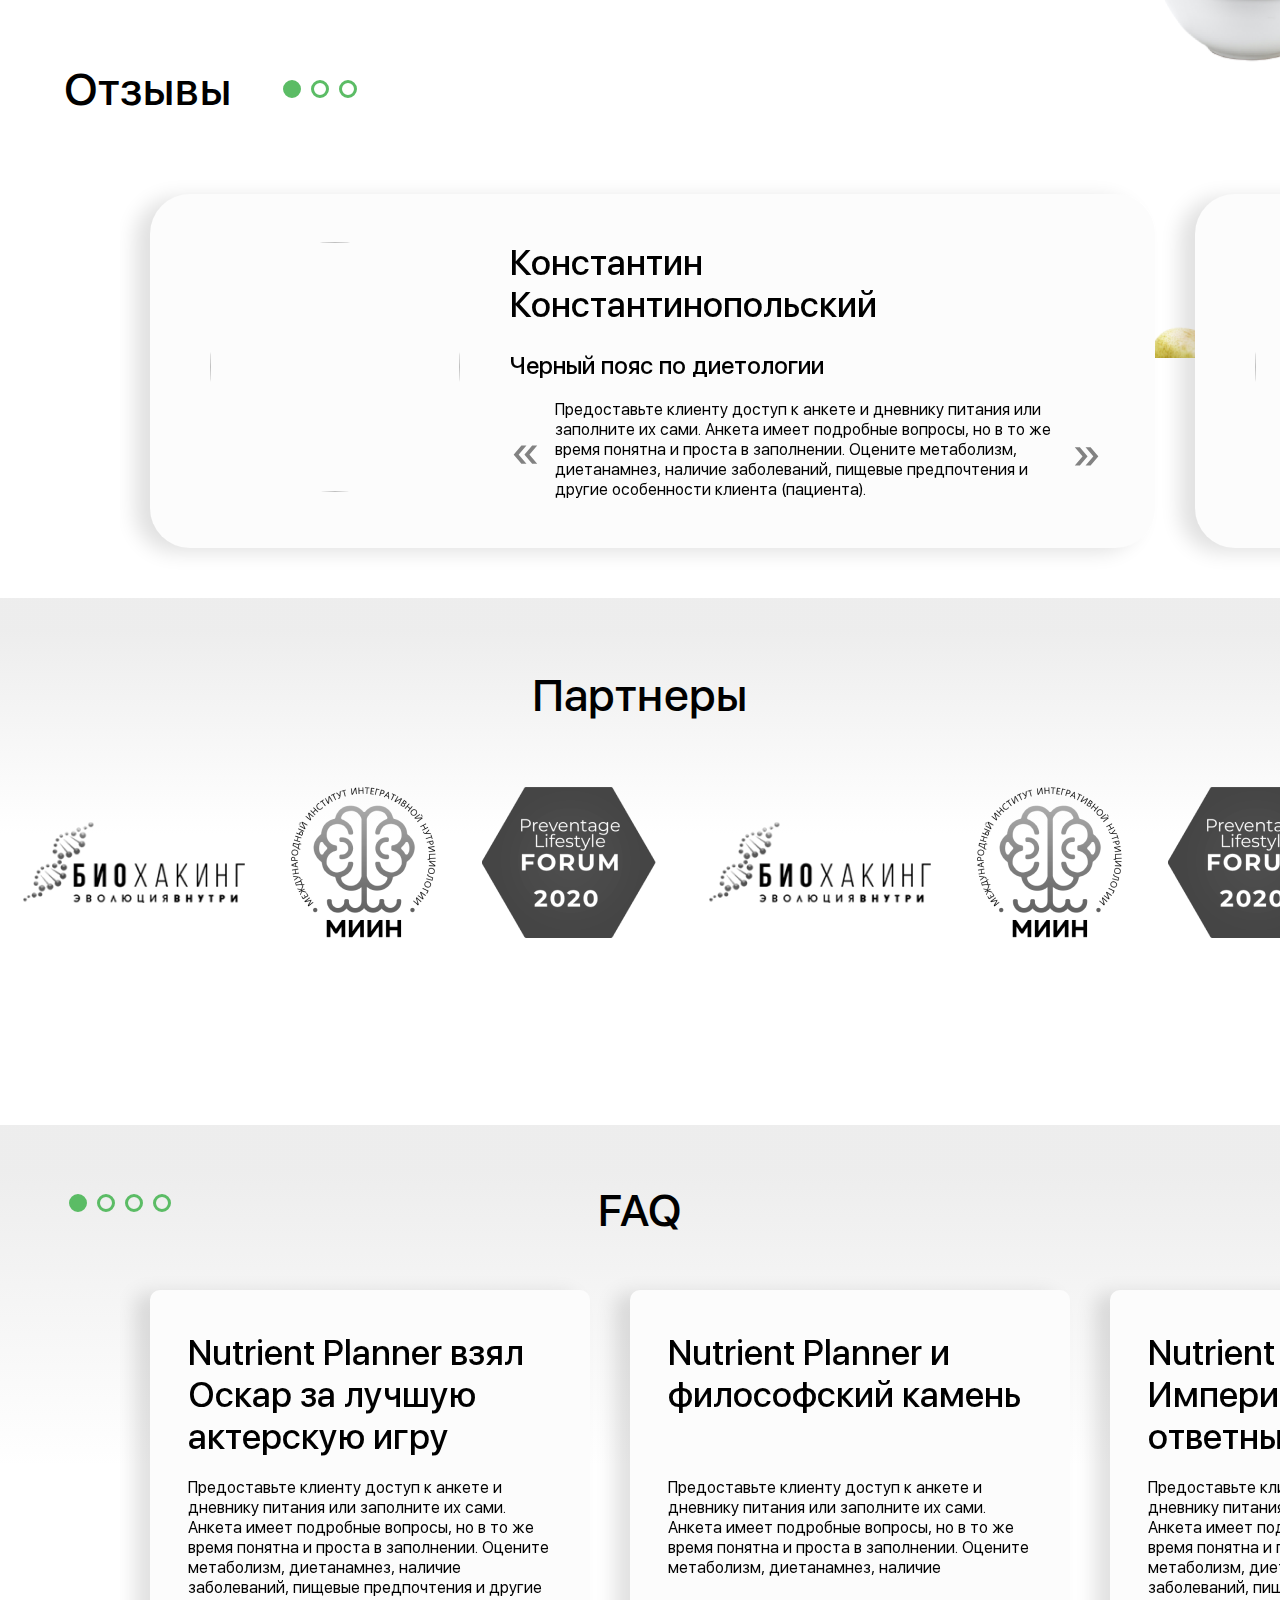
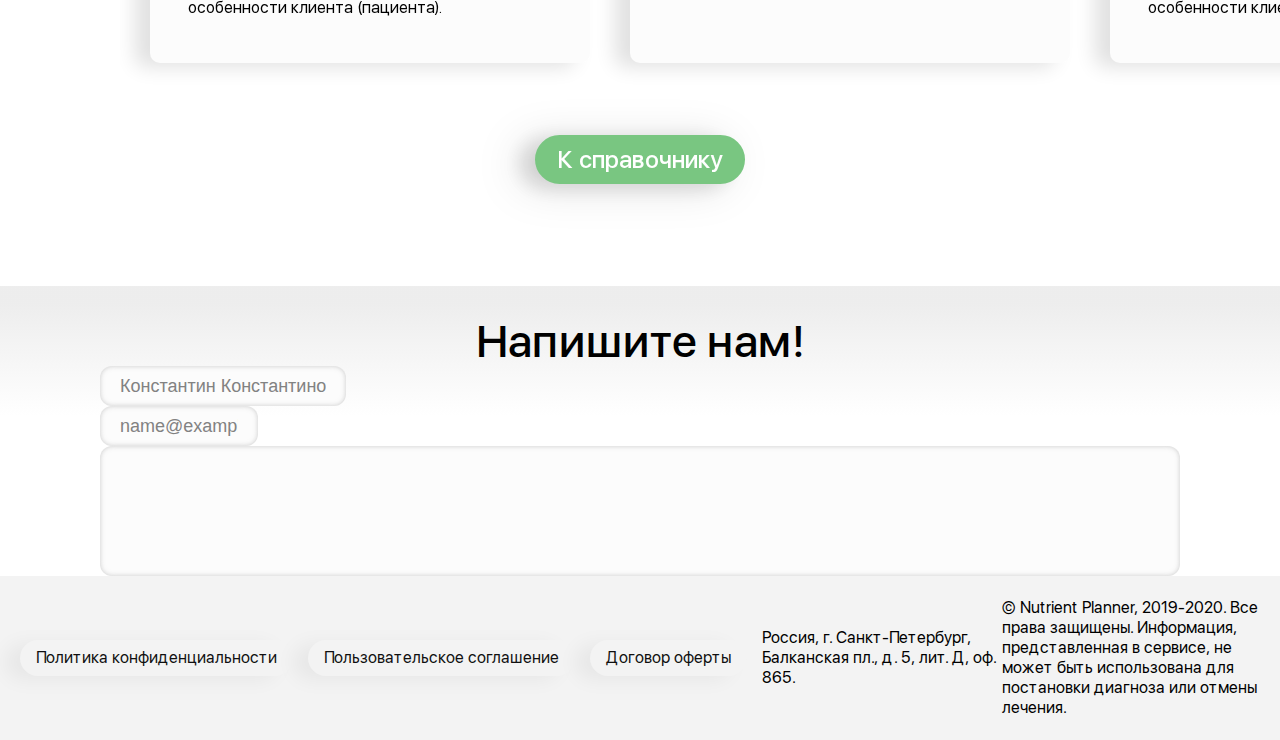
==== commit 1a336e9d: "button--question + retes(1024) +ptice(1024) +demo(1024) + reviews(1024) + partners(1024) + faq(1024)" ====
--- a/markup/index.html
+++ b/markup/index.html
@@ -57,6 +57,10 @@
     <!-- Секция Главный баннер -->
     <section class="main-banner" id="main-banner">
       <div class="main-banner__inner">
+        <div class="main-banner__question">
+          <a href="#" class="button button--question">К справочнику</a>
+          <span class="icon-question"></span>
+        </div>
         <div class="main-banner__content">
           <a href="#" class="main-banner__logo">
             <img src="img/logo.png" alt="logo">
@@ -211,6 +215,407 @@
         </div>
     </div></section>
 
+    <!-- Секция Тарифы -->
+    <section class="rates" id="rates">
+      <div class="rates__inner">
+        <h2 class="rates__title">Тарифы</h2>
+        <span class="rates__subtitle">Выберите один из вариантов</span>
+        <div class="rates__heading">
+          <ul class="rates__heading-list">
+            <li class="rates__heading-item">Опции</li>
+            <li class="rates__heading-item">Базовый</li>
+            <li class="rates__heading-item">Профессиональный</li>
+          </ul>
+        </div>
+        <div class="rates__list">
+          <div class="rates__item">
+            <div class="rates__content">
+              <h4 class="rates__item-title"> Автоматическое планирование рациона, учитывая:</h4>
+              <ul>
+                <li> - КБЖУ</li>
+                <li>- Предпочитаемый тип питания</li>
+                <li>- Физиологические особенности организма (основные антропометрические данные, активность, аллергии)
+                </li>
+              </ul>
+            </div>
+            <div class="rates__item-value">
+              <img src="img/check.svg" class="rates__item-image" alt="item-image">
+            </div>
+            <div class="rates__item-value">
+              <img src="img/check.svg" class="rates__item-image" alt="item-image">
+            </div>
+          </div>
+          <div class="rates__item">
+            <div class="rates__content">
+              <h4 class="rates__item-title"> Автоматическое планирование рациона, учитывая:</h4>
+              <ul>
+                <li>- Витамины</li>
+                <li>- Минералы</li>
+                <li>- Аминокислоты</li>
+                <li>- ПНЖК</li>
+                <li>- Гликемическая нагрузка</li>
+              </ul>
+            </div>
+            <div class="rates__item-value">
+              <img src="img/check.svg" class="rates__item-image" alt="item-image">
+            </div>
+            <div class="rates__item-value">
+              <img src="img/check.svg" class="rates__item-image" alt="item-image">
+            </div>
+          </div>
+          <div class="rates__item">
+            <div class="rates__content">
+              <h4 class="rates__item-title">Возможность изменять автоматически рассчитанные индивидуальные нормы
+                потребления нутриентов</h4>
+            </div>
+            <div class="rates__item-value">
+              <img src="img/nope.svg" class="rates__item-image shadow--padding" alt="item-image">
+            </div>
+            <div class="rates__item-value">
+              <img src="img/check.svg" class="rates__item-image" alt="item-image">
+            </div>
+          </div>
+          <div class="rates__item">
+            <div class="rates__content">
+              <h4 class="rates__item-title">Формирование и сохранение рассчитанного меню для клиента (пациента)</h4>
+            </div>
+            <div class="rates__item-value">
+              <img src="img/check.svg" class="rates__item-image" alt="item-image">
+            </div>
+            <div class="rates__item-value">
+              <img src="img/check.svg" class="rates__item-image" alt="item-image">
+            </div>
+          </div>
+          <div class="rates__item">
+            <div class="rates__content">
+              <h4 class="rates__item-title">Автоматический расчёт максимально персонализированного меню,
+                сбалансированного по нутриентам с учётом физиологических особенностей клиента</h4>
+            </div>
+            <div class="rates__item-value">
+              <span>От 1 дня</span>
+              <span>до 1 месяца</span>
+            </div>
+            <div class="rates__item-value">
+              <span>От 1 дня</span>
+              <span>до 3 месяцев</span>
+            </div>
+          </div>
+          <div class="rates__item">
+            <div class="rates__content">
+              <h4 class="rates__item-title">Количество клиентов (пациентов) в картотеке</h4>
+            </div>
+            <div class="rates__item-value">
+              <span>Неограниченно</span>
+            </div>
+            <div class="rates__item-value">
+              <span>Неограниченно</span>
+            </div>
+          </div>
+          <div class="rates__item">
+            <div class="rates__content">
+              <h4 class="rates__item-title">Личный кабинет специалиста. Пилотная версия</h4>
+            </div>
+            <div class="rates__item-value">
+              <img src="img/check.svg" class="rates__item-image" alt="item-image">
+            </div>
+            <div class="rates__item-value">
+              <img src="img/check.svg" class="rates__item-image" alt="item-image">
+            </div>
+          </div>
+          <div class="rates__item">
+            <div class="rates__content">
+              <h4 class="rates__item-title">Автоматическое создание клиентского отчёта с возможностью редактирования,
+                который включает:</h4>
+              <ul>
+                <li>- Данные по клиенту (пациенту)</li>
+                <li>- Наглядный графический анализ фактического рациона питания </li>
+                <li>- Меню</li>
+                <li>- Рекомендации по питанию и образу жизни</li>
+                <li>- Время приёмов пищи</li>
+                <li>- Пояснения по работе некоторых систем организма</li>
+                <li>- Рекомендации по приему БАДов </li>
+                <li>- Другие разделы</li>
+              </ul>
+            </div>
+            <div class="rates__item-value">
+              <img src="img/check.svg" class="rates__item-image" alt="item-image">
+            </div>
+            <div class="rates__item-value">
+              <img src="img/check.svg" class="rates__item-image" alt="item-image">
+            </div>
+          </div>
+          <div class="rates__item">
+            <div class="rates__content">
+              <h4 class="rates__item-title">Добавление собственных рецептов с их последующим автоматическим расчетом по
+                всем нутриентам</h4>
+            </div>
+            <div class="rates__item-value">
+              <img src="img/nope.svg" class="rates__item-image shadow--padding" alt="item-image">
+            </div>
+            <div class="rates__item-value">
+              <img src="img/check.svg" class="rates__item-image" alt="item-image">
+            </div>
+          </div>
+          <div class="rates__item">
+            <div class="rates__content">
+              <h4 class="rates__item-title">Ручной режим создания меню</h4>
+            </div>
+            <div class="rates__item-value">
+              <img src="img/nope.svg" class="rates__item-image shadow--padding" alt="item-image">
+            </div>
+            <div class="rates__item-value">
+              <img src="img/check.svg" class="rates__item-image" alt="item-image">
+            </div>
+          </div>
+          <div class="rates__item">
+            <div class="rates__content">
+              <h4 class="rates__item-title">Доступ к разделу «Анализы»*</h4>
+            </div>
+            <div class="rates__item-value">
+              <img src="img/nope.svg" class="rates__item-image shadow--padding" alt="item-image">
+            </div>
+            <div class="rates__item-value">
+              <img src="img/check.svg" class="rates__item-image" alt="item-image">
+            </div>
+          </div>
+          <div class="rates__item">
+            <div class="rates__content">
+              <h4 class="rates__item-title">Составление продуктового списка покупок для клиента к конкретному
+                назначенному рациону*</h4>
+            </div>
+            <div class="rates__item-value">
+              <img src="img/nope.svg" class="rates__item-image shadow--padding" alt="item-image">
+            </div>
+            <div class="rates__item-value">
+              <img src="img/check.svg" class="rates__item-image" alt="item-image">
+            </div>
+            <div class="rates__option">
+              <span>
+                * Опция находится в разработке и станет доступна во второй версии сервиса.
+              </span>
+            </div>
+          </div>
+        </div>
+      </div>
+    </section>
+
+    <!-- Секция Цена -->
+    <section class="price" id="price">
+      <div class="price__inner">
+        <form action="" class="price__form form">
+          <div class="form__group">
+            <div class="form__column select">
+              <label>Количество созданных
+                рационов в месяц</label>
+              <select data-jcf="{&quot;wrapNative&quot;: false, &quot;wrapNativeOnMobile&quot;: false, &quot;fakeDropInBody&quot;: false, &quot;useCustomScroll&quot;: false}">
+                <option>До 10 рационов в месяц</option>
+                <option>10 рационов в месяц</option>
+                <option>10 рационов в месяц</option>
+                <option>10 рационов в месяц</option>
+                <option>10 рационов в месяц</option>
+              </select>
+            </div>
+            <div class="form__column select">
+              <label>Период оплаты</label>
+              <select data-jcf="{&quot;wrapNative&quot;: false, &quot;wrapNativeOnMobile&quot;: false, &quot;fakeDropInBody&quot;: false, &quot;useCustomScroll&quot;: false}">
+                <option>12 месяцев</option>
+                <option>10 месяцев</option>
+                <option>8 месяцев</option>
+                <option>6 месяцев</option>
+              </select>
+              <span class="sale">Скидка 15%</span>
+            </div>
+          </div>
+          <div class="form__column">
+            <span class="form__column-title">Базовый</span>
+            <span class="form__column-total">3.990 руб.</span>
+            <span class="form__column-description">Экономия 1000р</span>
+          </div>
+          <div class="form__column">
+            <span class="form__column-title">Профессиональный</span>
+            <span class="form__column-total">50.898 руб.</span>
+            <span class="form__column-description">Экономия 10.000р</span>
+          </div>
+          <div class="form__action">
+            <button class="button button--inverse">Заказать</button>
+          </div>
+        </form>
+      </div>
+    </section>
+
+    <!-- Секция Демо -->
+    <section class="demo" id="demo">
+      <div class="demo__inner">
+        <h2 class="demo__title">Не знаете, какой тариф выбрать?</h2>
+        <p class="demo__description">Попробуйте 3-дневную демо-версию
+          сервиса, это абсолютно бесплатно!</p>
+        <button class="button button--inverse button--light">Перейти в демо</button>
+      </div>
+    </section>
+
+    <!-- Секция Отзывы -->
+    <section class="reviews" id="reviews">
+      <div class="reviews__inner">
+        <div class="reviews__heading">
+          <h2 class="reviews__heading-title">Отзывы</h2>
+          <div class="reviews__heading-dots"></div>
+        </div>
+        <div class="reviews__carousel">
+          <div class="reviews__item">
+            <div class="reviews__item-inner">
+              <div class="reviews__item-image">
+                <img src="https://fakeimg.pl/250x100/" alt="">
+              </div>
+              <figure class="reviews__item-content">
+                <h3 class="reviews__item-name">Константин <span>Константинопольский</span></h3>
+                <span class="reviews__item-subtitle">Черный пояс по диетологии</span>
+                <blockquote class="reviews__item-blockquote">
+                  Предоставьте клиенту доступ к анкете и дневнику питания или заполните их
+                  сами. Анкета имеет подробные вопросы, но в то же время понятна и проста в
+                  заполнении. Оцените метаболизм, диетанамнез, наличие заболеваний, пищевые предпочтения и другие
+                  особенности клиента (пациента).
+                </blockquote>
+              </figure>
+            </div>
+          </div>
+          <div class="reviews__item">
+            <div class="reviews__item-inner">
+              <div class="reviews__item-image">
+                <img src="https://fakeimg.pl/250x100/" alt="">
+              </div>
+              <figure class="reviews__item-content">
+                <h3 class="reviews__item-name">Михаил <span>Макаронников</span></h3>
+                <span class="reviews__item-subtitle">Черный пояс по диетологии</span>
+                <blockquote class="reviews__item-blockquote">
+                  Предоставьте клиенту доступ к анкете и дневнику питания или заполните их
+                  сами. Анкета имеет подробные вопросы, но в то же время понятна и проста в
+                  заполнении. Оцените метаболизм, диетанамнез, наличие заболеваний, пищевые предпочтения и другие
+                  особенности клиента (пациента).
+                </blockquote>
+              </figure>
+            </div>
+          </div>
+          <div class="reviews__item">
+            <div class="reviews__item-inner">
+              <div class="reviews__item-image">
+                <img src="https://fakeimg.pl/250x100/" alt="">
+              </div>
+              <figure class="reviews__item-content">
+                <h3 class="reviews__item-name">Михаил <span>Макаронников</span></h3>
+                <span class="reviews__item-subtitle">Черный пояс по диетологии</span>
+                <blockquote class="reviews__item-blockquote">
+                  Предоставьте клиенту доступ к анкете и дневнику питания или заполните их
+                  сами. Анкета имеет подробные вопросы, но в то же время понятна и проста в
+                  заполнении. Оцените метаболизм, диетанамнез, наличие заболеваний, пищевые предпочтения и другие
+                  особенности клиента (пациента).
+                </blockquote>
+              </figure>
+            </div>
+          </div>
+        </div>
+
+      </div>
+    </section>
+
+    <!-- Секция Partners -->
+    <section class="partners" id="partners">
+      <div class="partners__inner">
+        <div class="partners__heading">
+          <h2 class="partners__heading-title">Партнеры</h2>
+        </div>
+        <div class="partners__carousel">
+          <div class="partners__item">
+            <img src="img/partner-1.png">
+          </div>
+          <div class="partners__item">
+            <img src="img/partner-2.png">
+          </div>
+          <div class="partners__item">
+            <img src="img/partner-3.png">
+          </div>
+          <div class="partners__item">
+            <img src="img/partner-1.png">
+          </div>
+          <div class="partners__item">
+            <img src="img/partner-2.png">
+          </div>
+          <div class="partners__item">
+            <img src="img/partner-3.png">
+          </div>
+        </div>
+
+      </div>
+    </section>
+
+    <!-- Секция FAQ -->
+    <section class="faq" id="reviews">
+      <div class="faq__inner">
+        <div class="faq__heading">
+          <h2 class="faq__heading-title">FAQ</h2>
+          <div class="faq__heading-dots"></div>
+        </div>
+        <div class="faq__carousel">
+          <div class="faq__item">
+            <div class="faq__item-inner">
+              <h3 class="faq__item-title">Nutrient Planner взял Оскар за лучшую актерскую игру</h3>
+              <p class="faq__item-description">
+                Предоставьте клиенту доступ к анкете и дневнику питания или заполните их
+                сами. Анкета имеет подробные вопросы, но в то же время понятна и проста в
+                заполнении. Оцените метаболизм, диетанамнез, наличие заболеваний, пищевые предпочтения и другие
+                особенности клиента (пациента).
+              </p>
+            </div>
+          </div>
+          <div class="faq__item">
+            <div class="faq__item-inner">
+              <h3 class="faq__item-title">Nutrient Planner и философский камень</h3>
+              <p class="faq__item-description">
+                Предоставьте клиенту доступ к анкете и дневнику питания или заполните их
+                сами. Анкета имеет подробные вопросы, но в то же время понятна и проста в
+                заполнении. Оцените метаболизм, диетанамнез, наличие
+              </p>
+            </div>
+          </div>
+          <div class="faq__item">
+            <div class="faq__item-inner">
+              <h3 class="faq__item-title">Nutrient Planner: Империя наносит ответный удар</h3>
+              <p class="faq__item-description">
+                Предоставьте клиенту доступ к анкете и дневнику питания или заполните их
+                сами. Анкета имеет подробные вопросы, но в то же время понятна и проста в
+                заполнении. Оцените метаболизм, диетанамнез, наличие заболеваний, пищевые предпочтения и другие
+                особенности клиента (пациента).
+              </p>
+            </div>
+          </div>
+          <div class="faq__item">
+            <div class="faq__item-inner">
+              <h3 class="faq__item-title">Nutrient Planner 4: Electric Boogaloo</h3>
+              <p class="faq__item-description">
+                Предоставьте клиенту доступ к анкете и дневнику питания или заполните их
+                сами. Анкета имеет подробные вопросы, но в то же время понятна и проста в
+                заполнении. Оцените метаболизм,
+              </p>
+            </div>
+          </div>
+        </div>
+        <button class="button button button--inverse">К справочнику</button>
+      </div>
+    </section>
+
+    <!-- Секция contact-us -->
+    <section class="contact-us" id="contact-us">
+      <div class="contact-us__inner">
+        <h2 class="contact-us__title">Напишите нам!</h2>
+        <form class="contact-us__form form">
+          <!-- за включение border ошибки отвечает класс .errore для form__input-->
+          <input class="form__input" required="" type="text" id="name" placeholder="Константин Константинопольский">
+          <!-- за включение border ошибки отвечает класс .errore для form__input-->
+          <input class="form__input" required="" type="text" id="mail" placeholder="name@example.com">
+          <textarea class="form__textarea"></textarea>
+        </form>
+      </div>
+    </section>
+
 
 
     <!-- Footer -->
--- a/markup/css/style.min.css
+++ b/markup/css/style.min.css
@@ -1 +1 @@
-.button{font:inherit;font-size:16px;font-weight:500;font-style:normal;line-height:19px;position:relative;z-index:1;display:inline-flex;box-sizing:border-box;min-width:195px;height:40px;margin:0;padding:10px;cursor:pointer;-webkit-user-select:none;-moz-user-select:none;-ms-user-select:none;user-select:none;transition:all .5s;text-align:center;text-decoration:none;color:#101010;border:2px solid #5bbc65;border-radius:30px;background-color:inherit;justify-content:center;align-items:center;-webkit-filter:drop-shadow(-15px 4px 20px rgba(0,0,0,.12));filter:drop-shadow(-15px 4px 20px rgba(0,0,0,.12))}@media (min-width:1024px){.button{font-size:24px;min-width:273px;height:49px;padding:10px 20px}}.button:not(:disabled){cursor:pointer}.button--small{font-size:16px;font-weight:400;font-style:normal;min-width:83px;height:40px}.button--inverse{font-size:24px;font-weight:500;font-style:normal;line-height:29px;min-width:160px;color:#fff;border-color:#79c681;border-radius:25px;background-color:#79c681;box-shadow:-15px 4px 20px rgba(0,0,0,.12)}.button--light{font-size:16px;font-weight:400;font-style:normal;line-height:20px;height:40px}.slick-arrow{font-size:0;position:absolute;top:49%;left:101%;width:20px;height:20px;transform:translate(0,-50%);border:0;background-color:inherit;background-image:url(../img/arrow-icon.svg);background-repeat:no-repeat;background-position:50%;background-size:contain}.slick-prev{top:40%;left:-23px;transform:rotate(180deg) translate(0,-50%)}.header{position:absolute;z-index:4;top:0;width:100%;height:80px;padding:0 20px}@media (min-width:1024px){.header{padding:0 2%;background-color:inherit}}@media (min-width:1400px){.header{padding:0 120px}}@media (min-width:1920px){.header{padding:0 145px}}@media (min-width:1680px){.header{padding:0 100px}}@media (min-width:1920px){.header{padding:0 145px}}.header .menu-burger{position:absolute;z-index:1;top:42px;right:20px;width:42px;height:42px;transform:translate(0,-50%);border-radius:50%;background:#fcfcfc;box-shadow:-6px 3px 12px rgba(0,0,0,.12)}@media (min-width:1024px){.header .menu-burger{display:none}}.header .menu-burger::before{top:13px;content:'';transform:translate(-50%,0)}.header .menu-burger::after,.header .menu-burger::before,.header .menu-burger__toggle-line{position:absolute;left:50%;width:16px;height:3px;background-color:#828282}.header .menu-burger::after{bottom:13px;content:'';transform:translate(-50%,0)}.header .menu-burger__toggle-line{top:50%;transform:translate(-50%,-50%)}.header__navigation{display:flex;height:80px;padding-top:20px;justify-content:space-between}@media (min-width:1024px){.header__navigation{padding-top:0}}.header .navigation__action{z-index:1}.header .navigation__action .button{display:none}@media (min-width:1024px){.header .navigation__action .button{display:inline-flex}}.header .navigation__logo{display:inline-flex;width:100px}@media (min-width:1024px){.header .navigation__logo{padding-top:10px}}.header .navigation__list,template{display:none}.header .navigation__list.active{position:absolute;top:82px;right:20px;display:flex;flex-direction:column;width:195px;padding:20px;border-radius:10px;background:#fcfcfc;box-shadow:-6px 3px 12px rgba(0,0,0,.12)}.header .navigation__list.active .button{display:flex;margin:0 auto;justify-content:center;-webkit-filter:none;filter:none}@media (min-width:1024px){.header .navigation__list .button,.header .navigation__list.active .button{display:none}.header .navigation__list{display:flex}.header .navigation__list ul{display:flex;height:100%;align-items:center;justify-content:flex-end}}.header .navigation__item{margin-bottom:35px}@media (min-width:1024px){.header .navigation__item{margin-bottom:0;margin-left:16px}}.header .navigation__link{font-size:17px;font-weight:600;line-height:20px;color:#4f4f4f}.header .navigation__link:hover{color:#101010}@media (min-width:1024px){.header .navigation__link{font-size:12px}}@media (min-width:1280px){.header .navigation__link{font-size:16px}}.header__overlay.active{position:fixed;top:0;left:0;width:100vw;height:100vh;background:rgba(252,252,252,.1);-webkit-backdrop-filter:blur(10px);backdrop-filter:blur(10px)}.footer{padding:22px 0;background-color:#f3f3f3}.footer__inner{display:flex;padding:0 20px;align-items:center}@media (min-width:1400px){.footer__inner{padding:0 100px}}.footer__list{display:flex;width:60%}.footer__item{margin-right:15px}.footer__item a{display:inline-flex;padding:8px 16px;white-space:nowrap;color:#101010;border-radius:25px;background:#f3f3f3;box-shadow:-15px 4px 20px rgba(0,0,0,.05);align-items:center}.footer__address{display:block;width:28%}.footer__text{display:block;width:30%}input,input:focus,input:required,textarea{font-size:18px;font-weight:500;font-style:normal;line-height:26px;display:flex;max-width:100%;height:40px;padding:10px 20px;color:#101010;border:0;border-radius:12px;background:#fcfcfc;box-shadow:inset 0 0 5px rgba(155,155,155,.5);align-items:center}input::-webkit-input-placeholder,input:focus::-webkit-input-placeholder,input:required::-webkit-input-placeholder,textarea::-webkit-input-placeholder{font-size:18px;font-weight:500;font-style:normal;line-height:26px;color:#828282}input::-moz-placeholder,input:focus::-moz-placeholder,input:required::-moz-placeholder,textarea::-moz-placeholder{font-size:18px;font-weight:500;font-style:normal;line-height:26px;color:#828282}input:-ms-input-placeholder,input::-ms-input-placeholder,input:focus:-ms-input-placeholder,input:focus::-ms-input-placeholder,input:required:-ms-input-placeholder,input:required::-ms-input-placeholder,textarea:-ms-input-placeholder,textarea::-ms-input-placeholder{font-size:18px;font-weight:500;font-style:normal;line-height:26px;color:#828282}input::placeholder,input:focus::placeholder,input:required::placeholder,textarea::placeholder{font-size:18px;font-weight:500;font-style:normal;line-height:26px;color:#828282}textarea{font-weight:500;font-style:normal;width:100%;height:130px;resize:none;border:0}.select{display:flex;flex-direction:column;align-items:baseline}.jcf-select{position:relative;height:40px;padding:10px 58px 10px 30px;border-radius:25px;background:#fcfcfc;box-shadow:-15px 4px 20px rgba(0,0,0,.12)}.jcf-select-text span{font-size:16px;font-weight:400;font-style:normal;line-height:20px}.jcf-select-opener{position:absolute;top:15px;right:28px;display:block;width:10px;height:10px;background-image:url(../img/triangle.svg);background-repeat:no-repeat}.jcf-select-drop{position:absolute;top:100%;left:0;min-width:100%;padding:20px 58px 20px 30px;border-radius:10px;background:#fcfcfc;box-shadow:-15px 4px 20px rgba(0,0,0,.12)}.jcf-select-drop li{margin-bottom:10px}@font-face{font-family:'SF UI Display';font-weight:900;font-style:normal;src:url(../fonts/SFUIDisplay-Heavy.eot);src:url(../fonts/SFUIDisplay-Heavy.eot?#iefix) format('embedded-opentype'),url(../fonts/SFUIDisplay-Heavy.woff2) format('woff2'),url(../fonts/SFUIDisplay-Heavy.woff) format('woff'),url(../fonts/SFUIDisplay-Heavy.ttf) format('truetype'),url(../fonts/SFUIDisplay-Heavy.svg#SFUIDisplay-Heavy) format('svg');font-display:swap}@font-face{font-family:'SF UI Display';font-weight:300;font-style:normal;src:url(../fonts/SFUIDisplay-Light.eot);src:url(../fonts/SFUIDisplay-Light.eot?#iefix) format('embedded-opentype'),url(../fonts/SFUIDisplay-Light.woff2) format('woff2'),url(../fonts/SFUIDisplay-Light.woff) format('woff'),url(../fonts/SFUIDisplay-Light.ttf) format('truetype'),url(../fonts/SFUIDisplay-Light.svg#SFUIDisplay-Light) format('svg');font-display:swap}@font-face{font-family:'SF UI Display';font-weight:900;font-style:normal;src:url(../fonts/SFUIDisplay-Black.eot);src:url(../fonts/SFUIDisplay-Black.eot?#iefix) format('embedded-opentype'),url(../fonts/SFUIDisplay-Black.woff2) format('woff2'),url(../fonts/SFUIDisplay-Black.woff) format('woff'),url(../fonts/SFUIDisplay-Black.ttf) format('truetype'),url(../fonts/SFUIDisplay-Black.svg#SFUIDisplay-Black) format('svg');font-display:swap}@font-face{font-family:'SF UI Display';font-weight:700;font-style:normal;src:url(../fonts/SFUIDisplay-Bold.eot);src:url(../fonts/SFUIDisplay-Bold.eot?#iefix) format('embedded-opentype'),url(../fonts/SFUIDisplay-Bold.woff2) format('woff2'),url(../fonts/SFUIDisplay-Bold.woff) format('woff'),url(../fonts/SFUIDisplay-Bold.ttf) format('truetype'),url(../fonts/SFUIDisplay-Bold.svg#SFUIDisplay-Bold) format('svg');font-display:swap}@font-face{font-family:'SF UI Display';font-weight:500;font-style:normal;src:url(../fonts/SFUIDisplay-Medium.eot);src:url(../fonts/SFUIDisplay-Medium.eot?#iefix) format('embedded-opentype'),url(../fonts/SFUIDisplay-Medium.woff2) format('woff2'),url(../fonts/SFUIDisplay-Medium.woff) format('woff'),url(../fonts/SFUIDisplay-Medium.ttf) format('truetype'),url(../fonts/SFUIDisplay-Medium.svg#SFUIDisplay-Medium) format('svg');font-display:swap}@font-face{font-family:'SF UI Display';font-weight:600;font-style:normal;src:url(../fonts/SFUIDisplay-Semibold.eot);src:url(../fonts/SFUIDisplay-Semibold.eot?#iefix) format('embedded-opentype'),url(../fonts/SFUIDisplay-Semibold.woff2) format('woff2'),url(../fonts/SFUIDisplay-Semibold.woff) format('woff'),url(../fonts/SFUIDisplay-Semibold.ttf) format('truetype'),url(../fonts/SFUIDisplay-Semibold.svg#SFUIDisplay-Semibold) format('svg');font-display:swap}@font-face{font-family:'SF UI Display';font-weight:600;font-style:normal;src:url(../fonts/SFUIDisplay-Semibold_1.eot);src:url(../fonts/SFUIDisplay-Semibold_1.eot?#iefix) format('embedded-opentype'),url(../fonts/SFUIDisplay-Semibold_1.woff2) format('woff2'),url(../fonts/SFUIDisplay-Semibold_1.woff) format('woff'),url(../fonts/SFUIDisplay-Semibold_1.ttf) format('truetype'),url(../fonts/SFUIDisplay-Semibold_1.svg#SFUIDisplay-Semibold) format('svg');font-display:swap}@font-face{font-family:'SF UI Display';font-weight:100;font-style:normal;src:url(../fonts/SFUIDisplay-Ultralight.eot);src:url(../fonts/SFUIDisplay-Ultralight.eot?#iefix) format('embedded-opentype'),url(../fonts/SFUIDisplay-Ultralight.woff2) format('woff2'),url(../fonts/SFUIDisplay-Ultralight.woff) format('woff'),url(../fonts/SFUIDisplay-Ultralight.ttf) format('truetype'),url(../fonts/SFUIDisplay-Ultralight.svg#SFUIDisplay-Ultralight) format('svg');font-display:swap}@font-face{font-family:'SF UI Display';font-weight:100;font-style:normal;src:url(../fonts/SFUIDisplay-Thin.eot);src:url(../fonts/SFUIDisplay-Thin.eot?#iefix) format('embedded-opentype'),url(../fonts/SFUIDisplay-Thin.woff2) format('woff2'),url(../fonts/SFUIDisplay-Thin.woff) format('woff'),url(../fonts/SFUIDisplay-Thin.ttf) format('truetype'),url(../fonts/SFUIDisplay-Thin.svg#SFUIDisplay-Thin) format('svg');font-display:swap}@font-face{font-family:'SF UI Display';font-weight:400;font-style:normal;src:url(../fonts/SFUIDisplay-Regular.eot);src:url(../fonts/SFUIDisplay-Regular.eot?#iefix) format('embedded-opentype'),url(../fonts/SFUIDisplay-Regular.woff2) format('woff2'),url(../fonts/SFUIDisplay-Regular.woff) format('woff'),url(../fonts/SFUIDisplay-Regular.ttf) format('truetype'),url(../fonts/SFUIDisplay-Regular.svg#SFUIDisplay-Regular) format('svg');font-display:swap}@font-face{font-family:'SF UI Display';font-weight:600;font-style:normal;src:url(../fonts/SFUIDisplay-Semibold_2.eot);src:url(../fonts/SFUIDisplay-Semibold_2.eot?#iefix) format('embedded-opentype'),url(../fonts/SFUIDisplay-Semibold_2.woff2) format('woff2'),url(../fonts/SFUIDisplay-Semibold_2.woff) format('woff'),url(../fonts/SFUIDisplay-Semibold_2.ttf) format('truetype'),url(../fonts/SFUIDisplay-Semibold_2.svg#SFUIDisplay-Semibold) format('svg');font-display:swap}html{font-family:sans-serif;line-height:1.15;-ms-text-size-adjust:100%;-webkit-text-size-adjust:100%;box-sizing:border-box;height:100%}body,html,sub,sup{position:relative}body,h1{font-style:normal}body{font-family:'SF UI Display';height:100%;-webkit-font-smoothing:antialiased;-moz-osx-font-smoothing:grayscale;text-rendering:optimizeLegibility;margin:0;font-weight:400;font-size:13px;line-height:15px}article,aside,details,figcaption,figure,footer,header,main,menu,nav,section{display:block}h1{margin:.67em 0;font-size:26px;font-weight:600;line-height:31px}figure{margin:1em 40px}hr{overflow:visible;box-sizing:content-box;height:0}code,kbd,pre,samp{font-family:monospace,monospace;font-size:1em}a{background-color:transparent;-webkit-text-decoration-skip:objects;cursor:pointer;transition:all .6s}a:active,a:hover{outline-width:0}abbr[title]{text-decoration:underline dotted;border-bottom:none;-webkit-text-decoration:underline dotted}b,strong{font-weight:bolder}dfn{font-style:italic}mark{color:#000;background-color:#ff0}small{font-size:80%}sub,sup{font-size:75%;line-height:0;vertical-align:baseline}sub{bottom:-.25em}sup{top:-.5em}audio,canvas,video{display:inline-block}audio:not([controls]){display:none;height:0}img{border-style:none;max-width:100%;height:auto}svg:not(:root){overflow:hidden}button,input,optgroup,select,textarea{font-family:sans-serif;font-size:100%;line-height:1.15;margin:0}button,input{overflow:visible}button,select{text-transform:none}[type=reset],[type=submit],button,html [type=button]{-webkit-appearance:button}[type=button]::-moz-focus-inner,[type=reset]::-moz-focus-inner,[type=submit]::-moz-focus-inner,button::-moz-focus-inner{padding:0;border-style:none}[type=button]:-moz-focusring,[type=reset]:-moz-focusring,[type=submit]:-moz-focusring,button:-moz-focusring{outline:1px dotted ButtonText}fieldset{margin:0 2px;padding:.35em .625em .75em;border:1px solid silver}legend{display:table;max-width:100%;white-space:normal;color:inherit}progress{display:inline-block;vertical-align:baseline}textarea{overflow:auto}[type=checkbox],[type=radio],legend{box-sizing:border-box;padding:0}[type=number]::-webkit-inner-spin-button,[type=number]::-webkit-outer-spin-button{height:auto}[type=search]{outline-offset:-2px;-webkit-appearance:textfield}[type=search]::-webkit-search-cancel-button,[type=search]::-webkit-search-decoration{-webkit-appearance:none}::-webkit-file-upload-button{font:inherit;-webkit-appearance:button}summary{display:list-item}[hidden]{display:none}@media (min-width:1024px){body{font-size:16px;line-height:20px}}*,h2,h3,h4,h5{font-style:normal}*{font-family:'SF UI Display';box-sizing:border-box;padding:0;list-style:none;text-decoration:none;outline:0;text-rendering:optimizeLegibility;-webkit-font-smoothing:antialiased;-moz-osx-font-smoothing:grayscale;-webkit-tap-highlight-color:transparent;-ms-box-sizing:border-box;-o-box-sizing:border-box;font-size:13px;font-weight:400;line-height:15px}@media (min-width:1024px){*{font-size:16px;line-height:20px}}:after,:before{box-sizing:inherit}.main,section{position:relative}.main{display:flex;overflow:hidden;flex-direction:column;min-height:100vh;margin:0 auto;justify-content:space-between}*,ol li,ul li{margin:0}input[type=submit]{-webkit-appearance:none;-moz-appearance:none;-ms-appearance:none;-o-appearance:none;appearance:none}button{cursor:pointer}section{z-index:1}@media (min-width:1024px){h1{font-size:45px;font-weight:500;font-style:normal;line-height:54px}}h2,h3,h4,h5{font-size:20px;font-weight:500;line-height:24px}@media (min-width:768px){h2{font-size:35px;font-weight:500;font-style:normal;line-height:40px}}@media (min-width:1024px){h2{font-size:45px;font-weight:500;font-style:normal;line-height:50px}}h3,h4,h5{font-size:32px;line-height:42px}h4,h5{font-size:17px;line-height:20px}@media (min-width:768px){h4{font-size:20px;font-weight:500;font-style:normal;line-height:25px}}@media (min-width:1024px){h4{font-size:24px;font-weight:500;font-style:normal;line-height:29px}}h5{font-size:14px;font-weight:600;line-height:16px}+.button{font:inherit;font-size:16px;font-weight:500;font-style:normal;line-height:19px;position:relative;z-index:1;display:inline-flex;box-sizing:border-box;min-width:195px;height:40px;margin:0;padding:10px;cursor:pointer;-webkit-user-select:none;-moz-user-select:none;-ms-user-select:none;user-select:none;transition:all .5s;text-align:center;text-decoration:none;color:#101010;border:2px solid #5bbc65;border-radius:30px;background-color:inherit;justify-content:center;align-items:center;-webkit-filter:drop-shadow(-15px 4px 20px rgba(0,0,0,.12));filter:drop-shadow(-15px 4px 20px rgba(0,0,0,.12))}@media (min-width:1024px){.button{font-size:24px;min-width:273px;height:49px;padding:10px 20px}}.button:not(:disabled){cursor:pointer}.button--small{font-size:16px;font-weight:400;font-style:normal;min-width:83px;height:40px}.button--inverse{font-size:24px;font-weight:500;font-style:normal;line-height:29px;min-width:160px;color:#fff;border-color:#79c681;border-radius:25px;background-color:#79c681;box-shadow:-15px 4px 20px rgba(0,0,0,.12)}.button--light{font-size:16px;font-weight:400;font-style:normal;line-height:20px;height:40px}.button--question{font-size:18px;font-weight:500;font-style:normal;line-height:29px;min-width:170px;height:49px;color:#4f4f4f;border:0;border-radius:40px;background:#fcfcfc;box-shadow:0 2px 15px 5px rgba(0,0,0,.05)}@media (min-width:1400px){.button--question{font-size:24px;min-width:208px}}.icon-question,.slick-arrow{background-repeat:no-repeat;background-position:50%;background-size:contain}.icon-question{border-radius:50%;-webkit-filter:drop-shadow(4px 4px 20px rgba(0,0,0,.12));filter:drop-shadow(4px 4px 20px rgba(0,0,0,.12));width:50px;height:50px;background-image:url(../img/question.svg)}.slick-arrow{font-size:0;position:absolute;top:49%;left:101%;width:20px;height:20px;transform:translate(0,-50%);border:0;background-color:inherit;background-image:url(../img/arrow-icon.svg)}.slick-prev{top:40%;left:-23px;transform:rotate(180deg) translate(0,-50%)}.header{position:absolute;z-index:4;top:0;width:100%;height:80px;padding:0 20px}@media (min-width:1024px){.header{padding:0 2%;background-color:inherit}}@media (min-width:1400px){.header{padding:0 120px}}@media (min-width:1920px){.header{padding:0 145px}}@media (min-width:1680px){.header{padding:0 100px}}@media (min-width:1920px){.header{padding:0 145px}}.header .menu-burger{position:absolute;z-index:1;top:42px;right:20px;width:42px;height:42px;transform:translate(0,-50%);border-radius:50%;background:#fcfcfc;box-shadow:-6px 3px 12px rgba(0,0,0,.12)}@media (min-width:1024px){.header .menu-burger{display:none}}.header .menu-burger::before{top:13px;content:'';transform:translate(-50%,0)}.header .menu-burger::after,.header .menu-burger::before,.header .menu-burger__toggle-line{position:absolute;left:50%;width:16px;height:3px;background-color:#828282}.header .menu-burger::after{bottom:13px;content:'';transform:translate(-50%,0)}.header .menu-burger__toggle-line{top:50%;transform:translate(-50%,-50%)}.header__navigation{display:flex;height:80px;padding-top:20px;justify-content:space-between}@media (min-width:1024px){.header__navigation{padding-top:0}}.header .navigation__action{z-index:1}.header .navigation__action .button{display:none}@media (min-width:1024px){.header .navigation__action .button{display:inline-flex}}.header .navigation__logo{display:inline-flex;width:100px}@media (min-width:1024px){.header .navigation__logo{padding-top:10px}}.header .navigation__list,template{display:none}.header .navigation__list.active{position:absolute;top:82px;right:20px;display:flex;flex-direction:column;width:195px;padding:20px;border-radius:10px;background:#fcfcfc;box-shadow:-6px 3px 12px rgba(0,0,0,.12)}.header .navigation__list.active .button{display:flex;margin:0 auto;justify-content:center;-webkit-filter:none;filter:none}@media (min-width:1024px){.header .navigation__list .button,.header .navigation__list.active .button{display:none}.header .navigation__list{display:flex}.header .navigation__list ul{display:flex;height:100%;align-items:center;justify-content:flex-end}}.header .navigation__item{margin-bottom:35px}@media (min-width:1024px){.header .navigation__item{margin-bottom:0;margin-left:16px}}.header .navigation__link{font-size:17px;font-weight:600;line-height:20px;color:#4f4f4f}.header .navigation__link:hover{color:#101010}@media (min-width:1024px){.header .navigation__link{font-size:14px}}@media (min-width:1280px){.header .navigation__link{font-size:16px}}.header__overlay.active{position:fixed;top:0;left:0;width:100vw;height:100vh;background:rgba(252,252,252,.1);-webkit-backdrop-filter:blur(10px);backdrop-filter:blur(10px)}.footer{padding:22px 0;background-color:#f3f3f3}.footer__inner{display:flex;padding:0 20px;align-items:center}@media (min-width:1400px){.footer__inner{padding:0 100px}}.footer__list{display:flex;width:60%}.footer__item{margin-right:15px}.footer__item a{display:inline-flex;padding:8px 16px;white-space:nowrap;color:#101010;border-radius:25px;background:#f3f3f3;box-shadow:-15px 4px 20px rgba(0,0,0,.05);align-items:center}.footer__address{display:block;width:28%}.footer__text{display:block;width:30%}input,input:focus,input:required,textarea{font-size:18px;font-weight:500;font-style:normal;line-height:26px;display:flex;max-width:100%;height:40px;padding:10px 20px;color:#101010;border:0;border-radius:12px;background:#fcfcfc;box-shadow:inset 0 0 5px rgba(155,155,155,.5);align-items:center}input::-webkit-input-placeholder,input:focus::-webkit-input-placeholder,input:required::-webkit-input-placeholder,textarea::-webkit-input-placeholder{font-size:18px;font-weight:500;font-style:normal;line-height:26px;color:#828282}input::-moz-placeholder,input:focus::-moz-placeholder,input:required::-moz-placeholder,textarea::-moz-placeholder{font-size:18px;font-weight:500;font-style:normal;line-height:26px;color:#828282}input:-ms-input-placeholder,input::-ms-input-placeholder,input:focus:-ms-input-placeholder,input:focus::-ms-input-placeholder,input:required:-ms-input-placeholder,input:required::-ms-input-placeholder,textarea:-ms-input-placeholder,textarea::-ms-input-placeholder{font-size:18px;font-weight:500;font-style:normal;line-height:26px;color:#828282}input::placeholder,input:focus::placeholder,input:required::placeholder,textarea::placeholder{font-size:18px;font-weight:500;font-style:normal;line-height:26px;color:#828282}textarea{font-weight:500;font-style:normal;width:100%;height:130px;resize:none;border:0}.select{display:flex;flex-direction:column;align-items:baseline}.jcf-select{position:relative;height:40px;padding:10px 58px 10px 30px;border-radius:25px;background:#fcfcfc;box-shadow:-15px 4px 20px rgba(0,0,0,.12)}.jcf-select-text span{font-size:16px;font-weight:400;font-style:normal;line-height:20px}.jcf-select-opener{position:absolute;top:15px;right:28px;display:block;width:10px;height:10px;background-image:url(../img/triangle.svg);background-repeat:no-repeat}.jcf-select-drop{position:absolute;top:100%;left:0;min-width:100%;padding:20px 58px 20px 30px;border-radius:10px;background:#fcfcfc;box-shadow:-15px 4px 20px rgba(0,0,0,.12)}.jcf-select-drop li{margin-bottom:10px}@font-face{font-family:'SF UI Display';font-weight:900;font-style:normal;src:url(../fonts/SFUIDisplay-Heavy.eot);src:url(../fonts/SFUIDisplay-Heavy.eot?#iefix) format('embedded-opentype'),url(../fonts/SFUIDisplay-Heavy.woff2) format('woff2'),url(../fonts/SFUIDisplay-Heavy.woff) format('woff'),url(../fonts/SFUIDisplay-Heavy.ttf) format('truetype'),url(../fonts/SFUIDisplay-Heavy.svg#SFUIDisplay-Heavy) format('svg');font-display:swap}@font-face{font-family:'SF UI Display';font-weight:300;font-style:normal;src:url(../fonts/SFUIDisplay-Light.eot);src:url(../fonts/SFUIDisplay-Light.eot?#iefix) format('embedded-opentype'),url(../fonts/SFUIDisplay-Light.woff2) format('woff2'),url(../fonts/SFUIDisplay-Light.woff) format('woff'),url(../fonts/SFUIDisplay-Light.ttf) format('truetype'),url(../fonts/SFUIDisplay-Light.svg#SFUIDisplay-Light) format('svg');font-display:swap}@font-face{font-family:'SF UI Display';font-weight:900;font-style:normal;src:url(../fonts/SFUIDisplay-Black.eot);src:url(../fonts/SFUIDisplay-Black.eot?#iefix) format('embedded-opentype'),url(../fonts/SFUIDisplay-Black.woff2) format('woff2'),url(../fonts/SFUIDisplay-Black.woff) format('woff'),url(../fonts/SFUIDisplay-Black.ttf) format('truetype'),url(../fonts/SFUIDisplay-Black.svg#SFUIDisplay-Black) format('svg');font-display:swap}@font-face{font-family:'SF UI Display';font-weight:700;font-style:normal;src:url(../fonts/SFUIDisplay-Bold.eot);src:url(../fonts/SFUIDisplay-Bold.eot?#iefix) format('embedded-opentype'),url(../fonts/SFUIDisplay-Bold.woff2) format('woff2'),url(../fonts/SFUIDisplay-Bold.woff) format('woff'),url(../fonts/SFUIDisplay-Bold.ttf) format('truetype'),url(../fonts/SFUIDisplay-Bold.svg#SFUIDisplay-Bold) format('svg');font-display:swap}@font-face{font-family:'SF UI Display';font-weight:500;font-style:normal;src:url(../fonts/SFUIDisplay-Medium.eot);src:url(../fonts/SFUIDisplay-Medium.eot?#iefix) format('embedded-opentype'),url(../fonts/SFUIDisplay-Medium.woff2) format('woff2'),url(../fonts/SFUIDisplay-Medium.woff) format('woff'),url(../fonts/SFUIDisplay-Medium.ttf) format('truetype'),url(../fonts/SFUIDisplay-Medium.svg#SFUIDisplay-Medium) format('svg');font-display:swap}@font-face{font-family:'SF UI Display';font-weight:600;font-style:normal;src:url(../fonts/SFUIDisplay-Semibold.eot);src:url(../fonts/SFUIDisplay-Semibold.eot?#iefix) format('embedded-opentype'),url(../fonts/SFUIDisplay-Semibold.woff2) format('woff2'),url(../fonts/SFUIDisplay-Semibold.woff) format('woff'),url(../fonts/SFUIDisplay-Semibold.ttf) format('truetype'),url(../fonts/SFUIDisplay-Semibold.svg#SFUIDisplay-Semibold) format('svg');font-display:swap}@font-face{font-family:'SF UI Display';font-weight:600;font-style:normal;src:url(../fonts/SFUIDisplay-Semibold_1.eot);src:url(../fonts/SFUIDisplay-Semibold_1.eot?#iefix) format('embedded-opentype'),url(../fonts/SFUIDisplay-Semibold_1.woff2) format('woff2'),url(../fonts/SFUIDisplay-Semibold_1.woff) format('woff'),url(../fonts/SFUIDisplay-Semibold_1.ttf) format('truetype'),url(../fonts/SFUIDisplay-Semibold_1.svg#SFUIDisplay-Semibold) format('svg');font-display:swap}@font-face{font-family:'SF UI Display';font-weight:100;font-style:normal;src:url(../fonts/SFUIDisplay-Ultralight.eot);src:url(../fonts/SFUIDisplay-Ultralight.eot?#iefix) format('embedded-opentype'),url(../fonts/SFUIDisplay-Ultralight.woff2) format('woff2'),url(../fonts/SFUIDisplay-Ultralight.woff) format('woff'),url(../fonts/SFUIDisplay-Ultralight.ttf) format('truetype'),url(../fonts/SFUIDisplay-Ultralight.svg#SFUIDisplay-Ultralight) format('svg');font-display:swap}@font-face{font-family:'SF UI Display';font-weight:100;font-style:normal;src:url(../fonts/SFUIDisplay-Thin.eot);src:url(../fonts/SFUIDisplay-Thin.eot?#iefix) format('embedded-opentype'),url(../fonts/SFUIDisplay-Thin.woff2) format('woff2'),url(../fonts/SFUIDisplay-Thin.woff) format('woff'),url(../fonts/SFUIDisplay-Thin.ttf) format('truetype'),url(../fonts/SFUIDisplay-Thin.svg#SFUIDisplay-Thin) format('svg');font-display:swap}@font-face{font-family:'SF UI Display';font-weight:400;font-style:normal;src:url(../fonts/SFUIDisplay-Regular.eot);src:url(../fonts/SFUIDisplay-Regular.eot?#iefix) format('embedded-opentype'),url(../fonts/SFUIDisplay-Regular.woff2) format('woff2'),url(../fonts/SFUIDisplay-Regular.woff) format('woff'),url(../fonts/SFUIDisplay-Regular.ttf) format('truetype'),url(../fonts/SFUIDisplay-Regular.svg#SFUIDisplay-Regular) format('svg');font-display:swap}@font-face{font-family:'SF UI Display';font-weight:600;font-style:normal;src:url(../fonts/SFUIDisplay-Semibold_2.eot);src:url(../fonts/SFUIDisplay-Semibold_2.eot?#iefix) format('embedded-opentype'),url(../fonts/SFUIDisplay-Semibold_2.woff2) format('woff2'),url(../fonts/SFUIDisplay-Semibold_2.woff) format('woff'),url(../fonts/SFUIDisplay-Semibold_2.ttf) format('truetype'),url(../fonts/SFUIDisplay-Semibold_2.svg#SFUIDisplay-Semibold) format('svg');font-display:swap}html{font-family:sans-serif;line-height:1.15;-ms-text-size-adjust:100%;-webkit-text-size-adjust:100%;box-sizing:border-box;height:100%}body,html,sub,sup{position:relative}body,h1{font-style:normal}body{font-family:'SF UI Display';height:100%;-webkit-font-smoothing:antialiased;-moz-osx-font-smoothing:grayscale;text-rendering:optimizeLegibility;margin:0;font-weight:400;font-size:13px;line-height:15px}article,aside,details,figcaption,figure,footer,header,main,menu,nav,section{display:block}h1{margin:.67em 0;font-size:26px;font-weight:600;line-height:31px}figure{margin:1em 40px}hr{overflow:visible;box-sizing:content-box;height:0}code,kbd,pre,samp{font-family:monospace,monospace;font-size:1em}a{background-color:transparent;-webkit-text-decoration-skip:objects;cursor:pointer;transition:all .6s}a:active,a:hover{outline-width:0}abbr[title]{text-decoration:underline dotted;border-bottom:none;-webkit-text-decoration:underline dotted}b,strong{font-weight:bolder}dfn{font-style:italic}mark{color:#000;background-color:#ff0}small{font-size:80%}sub,sup{font-size:75%;line-height:0;vertical-align:baseline}sub{bottom:-.25em}sup{top:-.5em}audio,canvas,video{display:inline-block}audio:not([controls]){display:none;height:0}img{border-style:none;max-width:100%;height:auto}svg:not(:root){overflow:hidden}button,input,optgroup,select,textarea{font-family:sans-serif;font-size:100%;line-height:1.15;margin:0}button,input{overflow:visible}button,select{text-transform:none}[type=reset],[type=submit],button,html [type=button]{-webkit-appearance:button}[type=button]::-moz-focus-inner,[type=reset]::-moz-focus-inner,[type=submit]::-moz-focus-inner,button::-moz-focus-inner{padding:0;border-style:none}[type=button]:-moz-focusring,[type=reset]:-moz-focusring,[type=submit]:-moz-focusring,button:-moz-focusring{outline:1px dotted ButtonText}fieldset{margin:0 2px;padding:.35em .625em .75em;border:1px solid silver}legend{display:table;max-width:100%;white-space:normal;color:inherit}progress{display:inline-block;vertical-align:baseline}textarea{overflow:auto}[type=checkbox],[type=radio],legend{box-sizing:border-box;padding:0}[type=number]::-webkit-inner-spin-button,[type=number]::-webkit-outer-spin-button{height:auto}[type=search]{outline-offset:-2px;-webkit-appearance:textfield}[type=search]::-webkit-search-cancel-button,[type=search]::-webkit-search-decoration{-webkit-appearance:none}::-webkit-file-upload-button{font:inherit;-webkit-appearance:button}summary{display:list-item}[hidden]{display:none}@media (min-width:1024px){body{font-size:16px;line-height:20px}}*,h2,h3,h4,h5{font-style:normal}*{font-family:'SF UI Display';box-sizing:border-box;padding:0;list-style:none;text-decoration:none;outline:0;text-rendering:optimizeLegibility;-webkit-font-smoothing:antialiased;-moz-osx-font-smoothing:grayscale;-webkit-tap-highlight-color:transparent;-ms-box-sizing:border-box;-o-box-sizing:border-box;font-size:13px;font-weight:400;line-height:15px}@media (min-width:1024px){*{font-size:16px;line-height:20px}}:after,:before{box-sizing:inherit}.main,section{position:relative}.main{display:flex;overflow:hidden;flex-direction:column;min-height:100vh;margin:0 auto;justify-content:space-between}*,ol li,ul li{margin:0}input[type=submit]{-webkit-appearance:none;-moz-appearance:none;-ms-appearance:none;-o-appearance:none;appearance:none}button{cursor:pointer}section{z-index:1}@media (min-width:1024px){h1{font-size:34px;font-weight:500;line-height:38px}}@media (min-width:1400px){h1{font-size:45px;line-height:54px}}h2,h3,h4,h5{font-size:20px;font-weight:500;line-height:24px}@media (min-width:768px){h2{font-size:35px;font-weight:500;font-style:normal;line-height:40px}}@media (min-width:1024px){h2{font-size:45px;font-weight:500;font-style:normal;line-height:50px}}h3,h4,h5{font-size:32px;line-height:42px}h4,h5{font-size:17px;line-height:20px}@media (min-width:768px){h4{font-size:20px;font-weight:500;font-style:normal;line-height:25px}}@media (min-width:1024px){h4{font-size:24px;font-weight:500;font-style:normal;line-height:29px}}h5{font-size:14px;font-weight:600;line-height:16px}--- a/markup/css/home.min.css
+++ b/markup/css/home.min.css
@@ -1 +1 @@
-@import url(slick.min.css);@media (min-width:1024px){.header .navigation__action{display:none}}.main-banner{z-index:3;display:flex;min-height:401px;padding:24% 0 20px;background-image:url(../img/hero-bg.jpg);background-position:50%;background-size:cover}.main-banner::before{position:absolute;top:0;left:65%;width:657px;height:457px;content:'';transform:translate(-50%,0);pointer-events:none;background-image:url(../img/hero-mockUp.png);background-repeat:no-repeat;background-size:contain}@media (min-width:768px){.main-banner::before{left:34%}}@media (min-width:1024px){.main-banner::before{left:26%;width:63%;height:1006px}}@media (min-width:1680px){.main-banner::before{left:33%;width:66%}}.main-banner::after{position:absolute;right:0;bottom:0;width:570px;height:402px;content:'';pointer-events:none;opacity:.6;background-image:url(../img/Graphs.png);background-size:contain;mix-blend-mode:multiply}@media (min-width:1024px){.main-banner::after{width:1422px;height:1000px}}@media (min-width:768px){.main-banner{padding:10% 0 8%}}@media (min-width:1400px){.main-banner{min-height:800px;padding:14% 0}}@media (min-width:1680px){.main-banner{min-height:1078px}}.main-banner__inner{display:block;display:flex;width:100%;margin-right:auto;margin-left:auto;padding:388px 20px 42px;justify-content:flex-end}@media (min-width:480px){.main-banner__inner{width:100%}}@media (min-width:768px){.main-banner__inner{width:648px;padding:0}}@media (min-width:1024px){.main-banner__inner{width:864px}}@media (min-width:1280px){.main-banner__inner{width:1080px;padding:0}}@media (min-width:1400px){.main-banner__inner{width:1160px}}@media (min-width:1660px){.main-banner__inner{width:1340px}}@media (min-width:1024px){.main-banner__inner{padding:0}}.main-banner__content{width:100%;padding-bottom:100px}@media (min-width:768px){.main-banner__content{width:50%}}@media (min-width:1024px){.main-banner__content{width:50%;padding-bottom:0}}.main-banner__logo{display:none;margin-right:57px}@media (min-width:1024px){.main-banner__logo{display:inline-block}.main-banner__title{margin-top:43px}}.main-banner__description{font-size:13px;line-height:15px}@media (min-width:1024px){.main-banner__description{font-size:16px;line-height:20px}}.main-banner .button{display:flex;margin:17px auto}@media (min-width:1024px){.main-banner .button{margin:41px 0 0}}.main-banner .button--small{display:none;margin-top:38px;vertical-align:top}@media (min-width:1024px){.main-banner .button--small{display:inline-flex}}.main-banner__arrow-down{position:absolute;top:85%;left:50%;display:block;width:90px;height:90px;margin:0 auto;transform:translate(-50%,0);background-image:url(../img/arrow-down.svg);background-repeat:no-repeat;background-position:center;background-size:contain}@media (min-width:1024px){.main-banner__arrow-down{top:89%}}.advantages{z-index:2;box-shadow:0 4px 40px rgba(0,0,0,.2)}@media (min-width:768px){.advantages{padding-bottom:68px}}.advantages__inner{display:block;width:100%;margin-right:auto;margin-left:auto;padding:0 20px}@media (min-width:480px){.advantages__inner{width:100%}}@media (min-width:768px){.advantages__inner{width:648px;padding:0}}@media (min-width:1024px){.advantages__inner{width:864px}}@media (min-width:1280px){.advantages__inner{width:1080px;padding:0}}@media (min-width:1400px){.advantages__inner{width:1160px}}@media (min-width:1660px){.advantages__inner{width:1340px}}.advantages__title{display:block;margin:40px auto;text-align:center}@media (min-width:768px){.advantages__title{margin:71px auto 60px}}.advantages__list{display:flex;flex-wrap:wrap;justify-content:space-around}@media (min-width:1024px){.advantages__list{padding:0 5%}}.advantages__item{display:inline-flex;flex-direction:column;width:155px;margin-bottom:36px;text-align:center;align-items:center}@media (min-width:768px){.advantages__item{width:40%}}@media (min-width:1024px){.advantages__item{width:50%;margin-bottom:40px}}@media (min-width:1280px){.advantages__item{width:220px}}.advantages__item-image{display:inline-flex;width:60px;height:60px;margin-bottom:15px;padding-top:5px;padding-left:5px;border-radius:10px;background:#fff;box-shadow:-15px 4px 20px rgba(0,0,0,.12);justify-content:center;align-items:center}@media (min-width:1024px){.advantages__item-image{width:115px;height:115px;margin-bottom:10px;border-radius:30px}}.advantages__item-title{margin-bottom:16px}@media (min-width:1024px){.advantages__item-title{margin-bottom:12px}}.advantages__item-description{font-size:13px;line-height:15px;max-width:134px}@media (min-width:1024px){.advantages__item-description{font-size:16px;line-height:20px;max-width:none}}.opportunities{padding-top:115px;padding-bottom:33px;background:linear-gradient(270deg,#fff 13.02%,rgba(255,255,255,0) 100%)}.opportunities::before{position:absolute;z-index:2;top:0;left:0;width:100%;height:45%;content:'';pointer-events:none;opacity:.4;background-image:url(../img/Molecules.png);background-repeat:no-repeat;background-position:left;background-size:cover}@media (min-width:768px){.opportunities{padding-bottom:130px}}@media (min-width:1024px){.opportunities{min-height:650px;padding-top:13%}}@media (min-width:1680px){.opportunities{min-height:970px;padding-bottom:60px}}.opportunities__inner{display:flex;flex-direction:column;margin:0 auto;padding:0 23px;align-items:flex-end}@media (min-width:1024px){.opportunities__inner{padding:0 80px}}.opportunities__title{font-size:26px;font-weight:600;font-style:normal;line-height:31px;position:relative;z-index:1;display:block;width:100%;margin-bottom:22px;text-align:left;order:1}@media (min-width:768px){.opportunities__title{font-size:45px;font-weight:500;font-style:normal;line-height:50px;width:45%;margin-bottom:28px}}@media (min-width:1280px){.opportunities__title{width:38%}}.opportunities__carousel{position:relative;z-index:1;width:100%;padding-bottom:48px;order:2}@media (min-width:768px){.opportunities__carousel{width:45%;min-height:175px;padding-bottom:0}.opportunities__carousel::after{display:none}}@media (min-width:1280px){.opportunities__carousel{width:38%;min-height:288px}}.opportunities__image{position:absolute;bottom:61px;left:52%;min-width:542px;height:441px;transform:translate(-50%,0);order:4;-o-object-fit:contain;object-fit:contain}@media (min-width:768px){.opportunities__image{z-index:0;top:15px;left:24%;width:72%;height:734px}}@media (min-width:1680px){.opportunities__image{top:-13px;width:100%;height:1004px}}.opportunities__item-subtitle{font-size:20px;font-weight:500;font-style:normal;line-height:24px;display:block;max-width:80%;margin-bottom:28px}@media (min-width:1024px){.opportunities__item-subtitle{font-size:24px;font-weight:500;font-style:normal;line-height:normal;margin-bottom:22px}}.opportunities__item-description{max-width:500px}.opportunities__action{position:relative;width:100%;margin-bottom:36px;text-align:center;order:5}@media (min-width:768px){.opportunities__action{width:45%;text-align:left;order:4}}@media (min-width:1280px){.opportunities__action{width:38%}}.opportunities__dots{z-index:1;width:100%;padding-bottom:372px;order:3}@media (min-width:768px){.opportunities__dots{position:relative;bottom:auto;left:auto;width:45%;padding:0;order:4}}@media (min-width:1280px){.opportunities__dots{width:38%}}.opportunities__dots .slick-dots,.step__heading-dots .slick-dots{display:flex}.opportunities__dots .slick-dots li{width:10px;height:10px;margin:5px 3px;border:3px solid #5bbc65;-webkit-border-radius:50%;-moz-border-radius:50%;border-radius:50%;-ms-border-radius:50%;-o-border-radius:50%}@media (min-width:1024px){.opportunities__dots .slick-dots li{width:18px;height:18px;margin:5px}}.faq__heading-dots .slick-dots li button,.opportunities__dots .slick-dots li button,.reviews__heading-dots .slick-dots li button,.step__heading-dots .slick-dots li button{font-size:0;border:0;background-color:inherit}.opportunities__dots .slick-dots .slick-active,.step__heading-dots .slick-dots .slick-active{background-color:#5bbc65}.video{position:relative;width:100%;height:250px;box-shadow:0 8px 30px rgba(0,0,0,.1)}@media (min-width:768px){.video{height:400px}}@media (min-width:1280px){.video{height:557px}}.video__background{width:100%;height:100%;-o-object-fit:cover;object-fit:cover}.video__iframe{display:none;width:100%;height:100%}.video__button{position:absolute;z-index:666;top:51%;left:50%;width:60px;height:60px;transform:translate(-50%,-50%);border:0;background-color:inherit;background-image:url(../img/triangle.png);background-size:contain}@media (min-width:768px){.video__button{width:140px;height:140px}}.step{overflow:hidden;padding:0 26px 80px;background-size:cover}@media (min-width:768px){.step{padding:0 40px 40px;background-image:url(../img/bg-color.png)}}@media (min-width:1680px){.step{overflow:hidden;height:1078px}}.step::after{position:absolute;z-index:-1;top:-46px;right:0;width:80%;height:600px;content:'';opacity:.3;background-image:url(../img/bg-image.png);background-repeat:no-repeat;background-position:right;background-size:contain}@media (min-width:1024px){.step::after{top:0;height:100%}}@media (min-width:1680px){.step::after{width:35%;height:100%}}.step__inner{display:flex;max-width:1623px;margin:0 auto;padding-top:54px;flex-wrap:wrap}@media (min-width:768px){.step__inner{padding-top:102px}}.step__heading{display:flex;width:100%;margin-bottom:16px;flex-wrap:wrap;align-items:center}@media (min-width:1024px){.step__heading{padding-bottom:164px}}@media (min-width:1680px){.step__heading{padding-bottom:132px}}.step__heading-title{font-size:26px;font-weight:600;font-style:normal;line-height:31px;display:inline-block;width:70%;margin-right:46px}@media (min-width:768px){.step__heading-title{font-size:45px;font-weight:500;font-style:normal;line-height:54px;width:auto}}.step__heading-dots{position:relative}@media (min-width:1280px){.step__heading-dots{width:38%}}.step__heading-dots .slick-dots li{width:10px;height:10px;margin:5px 3px;border:3px solid #5bbc65;-webkit-border-radius:50%;-moz-border-radius:50%;border-radius:50%;-ms-border-radius:50%;-o-border-radius:50%}@media (min-width:768px){.step__heading-dots .slick-dots li{width:18px;height:18px;margin:5px}}.step__list{width:100%;margin-top:30px}@media (min-width:1024px){.step__list{width:42%}}@media (min-width:1400px){.step__list{margin-top:43px}.step__list .slick-list{min-height:810px;margin-top:-30px}}.step__item{height:100%;cursor:pointer}@media (min-width:1024px){.step__item{min-height:320px;padding-bottom:40px;-webkit-transition:all .6s linear;-moz-transition:all .6s linear;-ms-transition:all .6s linear;-o-transition:all .6s linear;transition:all .6s linear}.step__item.slick-slide{padding-left:25px}.step__item.slick-slide .step__item-counter,.step__item.slick-slide .step__item-description,.step__item.slick-slide .step__item-title{color:#4f4f4f}}@media (min-width:1680px){.step__item.slick-slide{padding-left:105px}}.step__item.slick-current{width:100%!important;padding-left:0}.step__item.slick-current .step__item-counter,.step__item.slick-current .step__item-description,.step__item.slick-current .step__item-title{color:#101010}.step__item-counter{font-size:16px;font-weight:500;font-style:normal;line-height:19px;display:block;margin-bottom:23px;color:#4f4f4f}@media (min-width:1024px){.step__item-counter{font-size:24px;font-weight:500;font-style:normal;line-height:29px}}.step__item-title{font-size:22px;font-weight:600;font-style:normal;line-height:26px;margin-bottom:20px;color:#4f4f4f}@media (min-width:1024px){.step__item-title{font-size:32px;font-weight:500;line-height:35px;width:89%;max-width:522px;margin-bottom:25px}}@media (min-width:1400px){.step__item-title{font-size:36px;line-height:40px}}@media (min-width:1680px){.step__item-title{font-size:45px;line-height:54px}}.step__item-description{color:#4f4f4f}@media (min-width:1024px){.step__item-description{width:89%;max-width:522px}}.step__carousel{width:100%;margin-top:62px;border-radius:10px;box-shadow:-25px -25px 50px rgba(255,255,255,.9),25px 25px 63px rgba(184,184,184,.9),inset 1px 1px 2px rgba(255,255,255,.3),inset -1px -1px 2px rgba(184,184,184,.5)}@media (min-width:768px){.step__carousel{border-radius:30px}}@media (min-width:1024px){.step__carousel{width:58%;height:-webkit-fit-content;height:-moz-fit-content;height:fit-content;margin-top:0}}@media (min-width:1400px){.step__carousel{width:59%;margin-top:-1%;margin-right:-18%;border-radius:30px}}.step__carousel-image{width:100%;height:100%;border-radius:10px;-o-object-fit:contain;object-fit:contain}@media (min-width:768px){.step__carousel-image{border-radius:30px}}.rates{padding-top:83px;background:linear-gradient(0deg,rgba(196,196,196,0) 55.21%,rgba(196,196,196,.3) 93.75%)}.rates__inner{display:block;width:100%;margin-right:auto;margin-left:auto;padding:0 20px}@media (min-width:480px){.rates__inner{width:100%}}@media (min-width:768px){.rates__inner{width:648px;padding:0}}@media (min-width:1024px){.rates__inner{width:864px}}@media (min-width:1280px){.rates__inner{width:1080px;padding:0}}@media (min-width:1400px){.rates__inner{width:1160px}}@media (min-width:1660px){.rates__inner{width:1340px}}.rates__heading{max-width:1045px;margin:14% auto 6px}.rates__heading-item{font-size:24px;font-weight:500;font-style:normal;line-height:29px}.rates__heading-item:nth-of-type(2),.rates__heading-item:nth-of-type(3){font-size:28px;font-weight:700;font-style:normal;line-height:33px;text-align:center}@media (min-width:768px){.rates__heading-item:nth-of-type(2),.rates__heading-item:nth-of-type(3){font-size:18px}}@media (min-width:1024px){.rates__heading-item:nth-of-type(2),.rates__heading-item:nth-of-type(3){font-size:22px}}@media (min-width:1280px){.rates__heading-item:nth-of-type(2),.rates__heading-item:nth-of-type(3){font-size:28px}}.rates__heading-item:nth-of-type(1){width:62%}.rates__heading-item:nth-of-type(2){width:20%}.rates__heading-item:nth-of-type(3){width:27%}.rates__heading-list{display:flex;margin-top:14%}.rates__list{max-width:1045px;margin:0 auto}.rates__item-title{font-size:16px;font-weight:400;font-style:normal;line-height:20px;padding-right:29%}.rates__content{font-size:24px;font-weight:500;font-style:normal;line-height:29px;width:55%;padding-top:25px;padding-bottom:25px}.rates__content ul{padding-right:20%}.rates__content ul li{font-size:16px;font-weight:400;font-style:normal;line-height:20px}.rates__item{display:flex;padding-left:10px;border-bottom:1px solid;align-items:center;flex-wrap:wrap}.rates__item:last-child{border:0}.rates__item-image{filter:drop-shadow(-15px 4px 20px rgba(0,0,0,.12));-webkit-filter:drop-shadow(-15px 4px 20px rgba(0,0,0,.12))}.rates__item-value span{display:block;width:100%;margin:0 auto}.rates__item-value .shadow--padding{margin-left:-43px;filter:none;-webkit-filter:none}.rates__item-value:nth-child(2),.rates__item-value:nth-child(3){display:inline-flex;width:19%;text-align:center;align-items:flex-end;justify-content:center;flex-wrap:wrap}.rates__item-value:nth-child(3){width:25%}.rates__subtitle,.rates__title{text-align:center}.rates__subtitle{display:block}.rates__option span{font-size:12px;font-weight:400;font-style:normal;line-height:20px;display:block;width:400px}.price{padding-top:105px;padding-bottom:84px}.price::after{position:absolute;z-index:0;top:-119px;right:-43px;width:30%;height:645px;content:'';background-image:url(../img/bg-price.png);background-repeat:no-repeat}.price__inner{display:block;width:100%;margin-right:auto;margin-left:auto;padding:0 20px}@media (min-width:480px){.price__inner{width:100%}}@media (min-width:768px){.price__inner{width:648px;padding:0}}@media (min-width:1024px){.price__inner{width:864px}}@media (min-width:1280px){.price__inner{width:1080px;padding:0}}@media (min-width:1400px){.price__inner{width:1160px}}@media (min-width:1660px){.price__inner{width:1340px}}.price .form{display:flex;max-width:1018px;margin:0 auto;flex-wrap:wrap;justify-content:space-between}@media (min-width:1680px){.price .form{justify-content:flex-start}}.price .form__group{width:31%}.price .form__column{display:flex;flex-direction:column;min-width:27%}.price .form__column-title,.price .form__column-total{font-size:24px;font-weight:500;font-style:normal;line-height:29px;display:block;margin-bottom:27px}.price .form__column-total{font-size:35px;line-height:42px;text-shadow:-15px 4px 20px rgba(0,0,0,.12)}.price .form__column-description{font-size:24px;font-weight:500;font-style:normal;line-height:29px;color:#79c681}.price .form__action{display:flex;width:100%;margin:0 auto;justify-content:center}.price .select{margin-bottom:20px}.price .select .sale,.price .select label{font-size:16px;font-style:normal;line-height:20px}.price .select label{display:block;max-width:250px;margin-bottom:13px;font-weight:700}.demo__inner,.price .select .sale{justify-content:center;align-items:center}.price .select .sale{font-weight:400;display:inline-flex;height:28px;margin:16px 25px;color:#fff;border-radius:25px;background:#79c681;box-shadow:-15px 4px 20px rgba(0,0,0,.12);padding:4px 15px}.demo{background-image:url(../img/bg-demo.png);background-repeat:no-repeat;background-size:cover}.demo__inner{display:flex;flex-direction:column;padding:89px;text-align:center}.demo__title{margin-bottom:20px}.demo__description{font-size:24px;font-weight:500;font-style:normal;line-height:29px;max-width:446px;margin-bottom:28px}.reviews{padding-bottom:20px}.reviews::after{position:absolute;z-index:-1;top:-44%;right:0;width:27%;height:630px;content:'';background-image:url(../img/bg-image-2.png);background-size:contain}.reviews__heading{display:flex;width:90%;max-width:1623px;margin:0 auto;padding-top:70px;padding-bottom:50px;flex-wrap:wrap;align-items:center}.reviews__heading-title{display:inline-block;margin-right:46px}.reviews__heading-dots{position:relative}@media (min-width:1280px){.reviews__heading-dots{width:38%}}.faq__heading-dots .slick-dots,.reviews__heading-dots .slick-dots{display:flex}.faq__heading-dots .slick-dots li,.reviews__heading-dots .slick-dots li{width:18px;height:18px;margin:5px;border:3px solid #5bbc65;-webkit-border-radius:50%;-moz-border-radius:50%;border-radius:50%;-ms-border-radius:50%;-o-border-radius:50%}.faq__heading-dots .slick-dots .slick-active,.reviews__heading-dots .slick-dots .slick-active{background-color:#5bbc65}@media (min-width:1280px){.reviews__carousel{padding-left:120px}}.reviews__item{display:flex!important;margin:0 auto;padding:30px;justify-content:center}@media (min-width:1280px){.reviews__item{margin:0;padding:30px 10px 30px 30px;justify-content:flex-start}}.reviews__item-inner{display:flex!important;width:785px;padding:48px 60px;border-radius:40px;background:#fcfcfc;box-shadow:-15px 4px 20px rgba(0,0,0,.12)}@media (min-width:1280px){.reviews__item-inner{width:1005px}}.reviews__item-image{position:relative;width:250px;min-width:250px;height:250px;margin-right:10px;-webkit-border-radius:50%;-moz-border-radius:50%;border-radius:50%;-webkit-filter:drop-shadow(-15px 4px 20px rgba(0,0,0,.12));filter:drop-shadow(-15px 4px 20px rgba(0,0,0,.12));-ms-border-radius:50%;-o-border-radius:50%}.reviews__item-image img{position:absolute;top:0;left:0;width:100%;max-width:none;height:100%;border-radius:50%;-o-object-fit:cover;object-fit:cover}.reviews__item-content{margin:0 40px}.reviews__item-name,.reviews__item-name span{font-size:35px;font-weight:500;line-height:42px}.reviews__item-name{margin-bottom:25px}.reviews__item-name span{display:block}.reviews__item-subtitle{font-size:24px;font-weight:500;font-style:normal;line-height:29px}.reviews__item-blockquote{position:relative;margin:20px 0 0 45px}.reviews__item-blockquote::after,.reviews__item-blockquote::before{position:absolute;top:60%;left:-42px;width:30px;height:30px;content:'';transform:translate(0,-50%);background-image:url(../img/bloquote.svg);background-repeat:no-repeat}.reviews__item-blockquote::after{top:36%;right:-44px;left:auto;transform:rotate(180deg)}.partners{padding-bottom:163px;background:linear-gradient(0deg,rgba(196,196,196,0) 55.21%,rgba(196,196,196,.3) 93.75%)}.partners__heading{display:flex;width:90%;margin:0 auto;padding-top:72px;padding-bottom:32px;text-align:center;flex-wrap:wrap;align-items:center;justify-content:center}.partners__heading-title{display:block;text-align:center}.partners__carousel{padding-top:10px}.partners__item{display:flex!important;min-height:200px;margin:0 auto;padding:23px;justify-content:center;align-items:center}.faq{padding-bottom:60px;background:linear-gradient(0deg,rgba(196,196,196,0) 55.21%,rgba(196,196,196,.3) 93.75%)}.faq__heading{position:relative;display:flex;width:90%;max-width:1623px;margin:0 auto;padding-top:60px;padding-bottom:25px;flex-wrap:wrap;align-items:center;justify-content:center}.faq__heading-title{display:inline-block}.faq__heading-dots{position:absolute;top:64px;left:0}@media (min-width:1280px){.faq__carousel{padding-left:120px}}.faq__item{display:flex!important;margin:0 auto;padding:30px;justify-content:center}@media (min-width:1280px){.faq__item{margin:0;padding:30px 10px 30px 30px;justify-content:flex-start}}.faq__item-inner{width:400px;padding:42px 38px 45px;border-radius:10px;background:#fcfcfc;box-shadow:-15px 4px 20px rgba(0,0,0,.12)}@media (min-width:1280px){.faq__item-inner{width:440px}}.faq__item-title{font-size:35px;font-weight:500;line-height:42px;margin-bottom:20px}.faq .button{display:flex;margin:42px auto}.contact-us{padding-top:30px;background:linear-gradient(0deg,rgba(196,196,196,0) 55.21%,rgba(196,196,196,.3) 93.75%)}.contact-us__inner{display:block;width:100%;margin-right:auto;margin-left:auto;padding:0 20px}@media (min-width:480px){.contact-us__inner{width:100%}}@media (min-width:768px){.contact-us__inner{width:648px;padding:0}}@media (min-width:1024px){.contact-us__inner{width:864px}}@media (min-width:1280px){.contact-us__inner{width:1080px;padding:0}}@media (min-width:1400px){.contact-us__inner{width:1160px}}@media (min-width:1660px){.contact-us__inner{width:1340px}}.contact-us__title{text-align:center}.contact-us #mail{width:158px}.contact-us #name{width:246px}+@import url(slick.min.css);@media (min-width:1024px){.header .navigation__action{display:none}}.main-banner{z-index:3;display:flex;min-height:401px;padding:24% 0 20px;background-image:url(../img/hero-bg.jpg);background-position:50%;background-size:cover}.main-banner::before{position:absolute;top:0;left:65%;width:657px;height:457px;content:'';transform:translate(-50%,0);pointer-events:none;background-image:url(../img/hero-mockUp.png);background-repeat:no-repeat;background-size:contain}@media (min-width:480px){.main-banner::before{left:54%;width:400px;height:457px}}@media (min-width:768px){.main-banner::before{left:34%;width:588px}}@media (min-width:1024px){.main-banner::before{left:26%;width:63%;height:1006px}}@media (min-width:1680px){.main-banner::before{left:33%;width:66%}}.main-banner::after{position:absolute;right:0;bottom:0;width:570px;height:402px;content:'';pointer-events:none;opacity:.6;background-image:url(../img/Graphs.png);background-size:contain;mix-blend-mode:multiply}@media (min-width:1024px){.main-banner::after{width:1422px;height:1000px}}@media (min-width:768px){.main-banner{padding:16% 0 10%}}@media (min-width:1400px){.main-banner{min-height:800px;padding:14% 0}}@media (min-width:1680px){.main-banner{min-height:1078px}}.main-banner__inner{display:block;display:flex;width:100%;margin-right:auto;margin-left:auto;padding:388px 20px 42px;justify-content:flex-end}@media (min-width:480px){.main-banner__inner{width:100%}}@media (min-width:768px){.main-banner__inner{width:648px;padding:0}}@media (min-width:1024px){.main-banner__inner{width:864px}}@media (min-width:1280px){.main-banner__inner{width:1080px;padding:0}}@media (min-width:1400px){.main-banner__inner{width:1160px}}@media (min-width:1660px){.main-banner__inner{width:1340px}}@media (min-width:480px){.main-banner__inner{padding-top:198px}}@media (min-width:768px){.main-banner__inner{padding:0}}.main-banner__content{width:100%;padding-bottom:100px}@media (min-width:768px){.main-banner__content{width:50%}}@media (min-width:1024px){.main-banner__content{width:50%;padding-bottom:0}}.main-banner__question{position:absolute;top:89px;right:125px;display:none}@media (min-width:1024px){.main-banner__question{top:54px;right:80px;display:flex}}@media (min-width:1400px){.main-banner__question{top:89px;right:125px}}.main-banner__question .icon-question{position:absolute;top:20px;right:-57px}@media (min-width:1400px){.main-banner__question .icon-question{top:20px;right:-74px}}.main-banner__logo{display:none;margin-right:57px}@media (min-width:1024px){.main-banner__logo{display:inline-block}.main-banner__title{margin-top:43px}}.main-banner__description{font-size:13px;line-height:15px}@media (min-width:1024px){.main-banner__description{font-size:16px;line-height:20px}}.main-banner .button{display:flex;margin:17px auto}@media (min-width:1024px){.main-banner .button{margin:41px 0 0}}.main-banner .button--small{display:none;margin-top:38px;vertical-align:top}@media (min-width:1024px){.main-banner .button--small{display:inline-flex}}.main-banner__arrow-down{position:absolute;top:85%;left:50%;display:block;width:90px;height:90px;margin:0 auto;transform:translate(-50%,0);background-image:url(../img/arrow-down.svg);background-repeat:no-repeat;background-position:center;background-size:contain}@media (min-width:1024px){.main-banner__arrow-down{top:89%}}.advantages{z-index:2;box-shadow:0 4px 40px rgba(0,0,0,.2)}@media (min-width:768px){.advantages{padding-bottom:68px}}.advantages__inner{display:block;width:100%;margin-right:auto;margin-left:auto;padding:0 20px}@media (min-width:480px){.advantages__inner{width:100%}}@media (min-width:768px){.advantages__inner{width:648px;padding:0}}@media (min-width:1024px){.advantages__inner{width:864px}}@media (min-width:1280px){.advantages__inner{width:1080px;padding:0}}@media (min-width:1400px){.advantages__inner{width:1160px}}@media (min-width:1660px){.advantages__inner{width:1340px}}.advantages__title{display:block;margin:40px auto;text-align:center}@media (min-width:768px){.advantages__title{margin:71px auto 60px}}.advantages__list{display:flex;flex-wrap:wrap;justify-content:space-around}@media (min-width:1024px){.advantages__list{padding:0 5%}}.advantages__item{display:inline-flex;flex-direction:column;width:155px;margin-bottom:36px;text-align:center;align-items:center}@media (min-width:768px){.advantages__item{width:40%}}@media (min-width:1024px){.advantages__item{width:50%;margin-bottom:40px}}@media (min-width:1280px){.advantages__item{width:220px}}.advantages__item-image{display:inline-flex;width:60px;height:60px;margin-bottom:15px;padding-top:5px;padding-left:5px;border-radius:10px;background:#fff;box-shadow:-15px 4px 20px rgba(0,0,0,.12);justify-content:center;align-items:center}@media (min-width:1024px){.advantages__item-image{width:115px;height:115px;margin-bottom:10px;border-radius:30px}}.advantages__item-title{margin-bottom:16px}@media (min-width:1024px){.advantages__item-title{margin-bottom:12px}}.advantages__item-description{font-size:13px;line-height:15px;max-width:134px}@media (min-width:1024px){.advantages__item-description{font-size:16px;line-height:20px;max-width:none}}.opportunities{padding-top:115px;padding-bottom:33px;background:linear-gradient(270deg,#fff 13.02%,rgba(255,255,255,0) 100%)}.opportunities::before{position:absolute;z-index:2;top:0;left:0;width:100%;height:45%;content:'';pointer-events:none;opacity:.4;background-image:url(../img/Molecules.png);background-repeat:no-repeat;background-position:left;background-size:cover}@media (min-width:768px){.opportunities{padding-bottom:130px}}@media (min-width:1024px){.opportunities{min-height:650px;padding-top:13%}}@media (min-width:1680px){.opportunities{min-height:970px;padding-bottom:60px}}.opportunities__inner{display:flex;flex-direction:column;margin:0 auto;padding:0 23px;align-items:flex-end}@media (min-width:1024px){.opportunities__inner{padding:0 80px}}.opportunities__title{font-size:26px;font-weight:600;font-style:normal;line-height:31px;position:relative;z-index:1;display:block;width:100%;margin-bottom:22px;text-align:left;order:1}@media (min-width:768px){.opportunities__title{font-size:45px;font-weight:500;font-style:normal;line-height:50px;width:45%;margin-bottom:28px}}@media (min-width:1280px){.opportunities__title{width:38%}}.opportunities__carousel{position:relative;z-index:1;width:100%;padding-bottom:48px;order:2}@media (min-width:768px){.opportunities__carousel{width:45%;min-height:175px;padding-bottom:0}.opportunities__carousel::after{display:none}}@media (min-width:1280px){.opportunities__carousel{width:38%;min-height:288px}}.opportunities__image{position:absolute;bottom:61px;left:52%;min-width:542px;height:441px;transform:translate(-50%,0);order:4;-o-object-fit:contain;object-fit:contain}@media (min-width:768px){.opportunities__image{z-index:0;top:15px;left:24%;width:72%;height:734px}}@media (min-width:1680px){.opportunities__image{top:-13px;width:100%;height:1004px}}.opportunities__item-subtitle{font-size:20px;font-weight:500;font-style:normal;line-height:24px;display:block;max-width:80%;margin-bottom:28px}@media (min-width:1024px){.opportunities__item-subtitle{font-size:24px;font-weight:500;font-style:normal;line-height:normal;margin-bottom:22px}}.opportunities__item-description{max-width:500px}.opportunities__action{position:relative;width:100%;margin-bottom:36px;text-align:center;order:5}@media (min-width:768px){.opportunities__action{width:45%;text-align:left;order:4}}@media (min-width:1280px){.opportunities__action{width:38%}}.opportunities__dots{z-index:1;width:100%;padding-bottom:372px;order:3}@media (min-width:768px){.opportunities__dots{position:relative;bottom:auto;left:auto;width:45%;padding:0;order:4}}@media (min-width:1280px){.opportunities__dots{width:38%}}.opportunities__dots .slick-dots,.step__heading-dots .slick-dots{display:flex}.opportunities__dots .slick-dots li{width:10px;height:10px;margin:5px 3px;border:3px solid #5bbc65;-webkit-border-radius:50%;-moz-border-radius:50%;border-radius:50%;-ms-border-radius:50%;-o-border-radius:50%}@media (min-width:1024px){.opportunities__dots .slick-dots li{width:18px;height:18px;margin:5px}}.faq__heading-dots .slick-dots li button,.opportunities__dots .slick-dots li button,.reviews__heading-dots .slick-dots li button,.step__heading-dots .slick-dots li button{font-size:0;border:0;background-color:inherit}.opportunities__dots .slick-dots .slick-active,.step__heading-dots .slick-dots .slick-active{background-color:#5bbc65}.video{position:relative;width:100%;height:250px;box-shadow:0 8px 30px rgba(0,0,0,.1)}@media (min-width:768px){.video{height:400px}}@media (min-width:1280px){.video{height:557px}}.video__background{width:100%;height:100%;-o-object-fit:cover;object-fit:cover}.video__iframe{display:none;width:100%;height:100%}.video__button{position:absolute;z-index:666;top:51%;left:50%;width:60px;height:60px;transform:translate(-50%,-50%);border:0;background-color:inherit;background-image:url(../img/triangle.png);background-size:contain}@media (min-width:768px){.video__button{width:140px;height:140px}}.step{overflow:hidden;padding:0 26px 80px;background-size:cover}@media (min-width:768px){.step{padding:0 40px 40px;background-image:url(../img/bg-color.png)}}@media (min-width:1680px){.step{overflow:hidden;height:1078px}}.step::after{position:absolute;z-index:-1;top:-46px;right:0;width:80%;height:600px;content:'';opacity:.3;background-image:url(../img/bg-image.png);background-repeat:no-repeat;background-position:right;background-size:contain}@media (min-width:1024px){.step::after{top:0;height:100%}}@media (min-width:1680px){.step::after{width:35%;height:100%}}.step__inner{display:flex;max-width:1623px;margin:0 auto;padding-top:54px;flex-wrap:wrap}@media (min-width:768px){.step__inner{padding-top:102px}}.step__heading{display:flex;width:100%;margin-bottom:16px;flex-wrap:wrap;align-items:center}@media (min-width:1024px){.step__heading{padding-bottom:164px}}@media (min-width:1680px){.step__heading{padding-bottom:132px}}.step__heading-title{font-size:26px;font-weight:600;font-style:normal;line-height:31px;display:inline-block;width:70%;margin-right:46px}@media (min-width:768px){.step__heading-title{font-size:45px;font-weight:500;font-style:normal;line-height:54px;width:auto}}.step__heading-dots{position:relative}@media (min-width:1280px){.step__heading-dots{width:38%}}.step__heading-dots .slick-dots li{width:10px;height:10px;margin:5px 3px;border:3px solid #5bbc65;-webkit-border-radius:50%;-moz-border-radius:50%;border-radius:50%;-ms-border-radius:50%;-o-border-radius:50%}@media (min-width:768px){.step__heading-dots .slick-dots li{width:18px;height:18px;margin:5px}}.step__list{width:100%;margin-top:30px}@media (min-width:1024px){.step__list{width:42%}}@media (min-width:1400px){.step__list{margin-top:43px}.step__list .slick-list{min-height:810px;margin-top:-30px}}.step__item{height:100%;cursor:pointer}@media (min-width:1024px){.step__item{min-height:320px;padding-bottom:40px;-webkit-transition:all .6s linear;-moz-transition:all .6s linear;-ms-transition:all .6s linear;-o-transition:all .6s linear;transition:all .6s linear}.step__item.slick-slide{padding-left:25px}.step__item.slick-slide .step__item-counter,.step__item.slick-slide .step__item-description,.step__item.slick-slide .step__item-title{color:#4f4f4f}}@media (min-width:1680px){.step__item.slick-slide{padding-left:105px}}.step__item.slick-current{width:100%!important;padding-left:0}.step__item.slick-current .step__item-counter,.step__item.slick-current .step__item-description,.step__item.slick-current .step__item-title{color:#101010}.step__item-counter{font-size:16px;font-weight:500;font-style:normal;line-height:19px;display:block;margin-bottom:23px;color:#4f4f4f}@media (min-width:1024px){.step__item-counter{font-size:24px;font-weight:500;font-style:normal;line-height:29px}}.step__item-title{font-size:22px;font-weight:600;font-style:normal;line-height:26px;margin-bottom:20px;color:#4f4f4f}@media (min-width:1024px){.step__item-title{font-size:32px;font-weight:500;line-height:35px;width:89%;max-width:522px;margin-bottom:25px}}@media (min-width:1400px){.step__item-title{font-size:36px;line-height:40px}}@media (min-width:1680px){.step__item-title{font-size:45px;line-height:54px}}.step__item-description{color:#4f4f4f}@media (min-width:1024px){.step__item-description{width:89%;max-width:522px}}.step__carousel{width:100%;margin-top:62px;border-radius:10px;box-shadow:-25px -25px 50px rgba(255,255,255,.9),25px 25px 63px rgba(184,184,184,.9),inset 1px 1px 2px rgba(255,255,255,.3),inset -1px -1px 2px rgba(184,184,184,.5)}@media (min-width:768px){.step__carousel{border-radius:30px}}@media (min-width:1024px){.step__carousel{width:58%;height:-webkit-fit-content;height:-moz-fit-content;height:fit-content;margin-top:0}}@media (min-width:1400px){.step__carousel{width:59%;margin-top:-1%;margin-right:-18%;border-radius:30px}}.step__carousel-image{width:100%;height:100%;border-radius:10px;-o-object-fit:contain;object-fit:contain}@media (min-width:768px){.step__carousel-image{border-radius:30px}}.rates{padding-top:83px;background:linear-gradient(0deg,rgba(196,196,196,0) 55.21%,rgba(196,196,196,.3) 93.75%)}.rates__inner{display:block;width:100%;margin-right:auto;margin-left:auto;padding:0 20px}@media (min-width:480px){.rates__inner{width:100%}}@media (min-width:768px){.rates__inner{width:648px;padding:0}}@media (min-width:1024px){.rates__inner{width:864px}}@media (min-width:1280px){.rates__inner{width:1080px;padding:0}}@media (min-width:1400px){.rates__inner{width:1160px}}@media (min-width:1660px){.rates__inner{width:1340px}}.rates__heading{max-width:1045px;margin:14% auto 6px}.rates__heading-item{font-size:24px;font-weight:500;font-style:normal;line-height:29px}.rates__heading-item:nth-of-type(2),.rates__heading-item:nth-of-type(3){font-size:28px;font-weight:700;font-style:normal;line-height:33px;text-align:center}@media (min-width:768px){.rates__heading-item:nth-of-type(2),.rates__heading-item:nth-of-type(3){font-size:18px}}@media (min-width:1024px){.rates__heading-item:nth-of-type(2),.rates__heading-item:nth-of-type(3){font-size:22px}}@media (min-width:1280px){.rates__heading-item:nth-of-type(2),.rates__heading-item:nth-of-type(3){font-size:28px}}.rates__heading-item:nth-of-type(1){width:62%}.rates__heading-item:nth-of-type(2){width:20%}.rates__heading-item:nth-of-type(3){width:27%}.rates__heading-list{display:flex;margin-top:14%}.rates__list{max-width:1045px;margin:0 auto}.rates__item-title{font-size:16px;font-weight:400;font-style:normal;line-height:20px;padding-right:29%}.rates__content{font-size:24px;font-weight:500;font-style:normal;line-height:29px;width:55%;padding-top:25px;padding-bottom:25px}.rates__content ul{padding-right:20%}.rates__content ul li{font-size:16px;font-weight:400;font-style:normal;line-height:20px}.rates__item{display:flex;padding-left:10px;border-bottom:1px solid;align-items:center;flex-wrap:wrap}.rates__item:last-child{border:0}.rates__item-image{filter:drop-shadow(-15px 4px 20px rgba(0,0,0,.12));-webkit-filter:drop-shadow(-15px 4px 20px rgba(0,0,0,.12))}.rates__item-value span{display:block;width:100%;margin:0 auto}.rates__item-value .shadow--padding{margin-left:-43px;filter:none;-webkit-filter:none}.rates__item-value:nth-child(2),.rates__item-value:nth-child(3){display:inline-flex;width:19%;text-align:center;align-items:flex-end;justify-content:center;flex-wrap:wrap}.rates__item-value:nth-child(3){width:25%}.rates__subtitle,.rates__title{text-align:center}.rates__subtitle{display:block}.rates__option span{font-size:12px;font-weight:400;font-style:normal;line-height:20px;display:block;width:400px}.price{padding-top:105px;padding-bottom:84px}.price::after{position:absolute;z-index:0;top:-119px;right:-43px;width:30%;height:645px;content:'';background-image:url(../img/bg-price.png);background-repeat:no-repeat}.price__inner{display:block;width:100%;margin-right:auto;margin-left:auto;padding:0 20px}@media (min-width:480px){.price__inner{width:100%}}@media (min-width:768px){.price__inner{width:648px;padding:0}}@media (min-width:1024px){.price__inner{width:864px}}@media (min-width:1280px){.price__inner{width:1080px;padding:0}}@media (min-width:1400px){.price__inner{width:1160px}}@media (min-width:1660px){.price__inner{width:1340px}}.price .form{display:flex;max-width:1018px;margin:0 auto;flex-wrap:wrap;justify-content:space-between}@media (min-width:1680px){.price .form{justify-content:flex-start}}.price .form__group{width:31%}.price .form__column{display:flex;flex-direction:column;min-width:27%}.price .form__column-title,.price .form__column-total{font-size:24px;font-weight:500;font-style:normal;line-height:29px;display:block;margin-bottom:27px}.price .form__column-total{font-size:35px;line-height:42px;text-shadow:-15px 4px 20px rgba(0,0,0,.12)}.price .form__column-description{font-size:24px;font-weight:500;font-style:normal;line-height:29px;color:#79c681}.price .form__action{display:flex;width:100%;margin:0 auto;justify-content:center}.price .select{margin-bottom:20px}.price .select .sale,.price .select label{font-size:16px;font-style:normal;line-height:20px}.price .select label{display:block;max-width:250px;margin-bottom:13px;font-weight:700}.demo__inner,.price .select .sale{justify-content:center;align-items:center}.price .select .sale{font-weight:400;display:inline-flex;height:28px;margin:16px 25px;color:#fff;border-radius:25px;background:#79c681;box-shadow:-15px 4px 20px rgba(0,0,0,.12);padding:4px 15px}.demo{background-image:url(../img/bg-demo.png);background-repeat:no-repeat;background-size:cover}.demo__inner{display:flex;flex-direction:column;padding:89px;text-align:center}.demo__title{margin-bottom:20px}.demo__description{font-size:24px;font-weight:500;font-style:normal;line-height:29px;max-width:446px;margin-bottom:28px}.reviews{padding-bottom:20px}.reviews::after{position:absolute;z-index:-1;top:-44%;right:0;width:27%;height:630px;content:'';background-image:url(../img/bg-image-2.png);background-size:contain}.reviews__heading{display:flex;width:90%;max-width:1623px;margin:0 auto;padding-top:70px;padding-bottom:50px;flex-wrap:wrap;align-items:center}.reviews__heading-title{display:inline-block;margin-right:46px}.reviews__heading-dots{position:relative}@media (min-width:1280px){.reviews__heading-dots{width:38%}}.faq__heading-dots .slick-dots,.reviews__heading-dots .slick-dots{display:flex}.faq__heading-dots .slick-dots li,.reviews__heading-dots .slick-dots li{width:18px;height:18px;margin:5px;border:3px solid #5bbc65;-webkit-border-radius:50%;-moz-border-radius:50%;border-radius:50%;-ms-border-radius:50%;-o-border-radius:50%}.faq__heading-dots .slick-dots .slick-active,.reviews__heading-dots .slick-dots .slick-active{background-color:#5bbc65}@media (min-width:1280px){.reviews__carousel{padding-left:120px}}.reviews__item{display:flex!important;margin:0 auto;padding:30px;justify-content:center}@media (min-width:1280px){.reviews__item{margin:0;padding:30px 10px 30px 30px;justify-content:flex-start}}.reviews__item-inner{display:flex!important;width:785px;padding:48px 60px;border-radius:40px;background:#fcfcfc;box-shadow:-15px 4px 20px rgba(0,0,0,.12)}@media (min-width:1280px){.reviews__item-inner{width:1005px}}.reviews__item-image{position:relative;width:250px;min-width:250px;height:250px;margin-right:10px;-webkit-border-radius:50%;-moz-border-radius:50%;border-radius:50%;-webkit-filter:drop-shadow(-15px 4px 20px rgba(0,0,0,.12));filter:drop-shadow(-15px 4px 20px rgba(0,0,0,.12));-ms-border-radius:50%;-o-border-radius:50%}.reviews__item-image img{position:absolute;top:0;left:0;width:100%;max-width:none;height:100%;border-radius:50%;-o-object-fit:cover;object-fit:cover}.reviews__item-content{margin:0 40px}.reviews__item-name,.reviews__item-name span{font-size:35px;font-weight:500;line-height:42px}.reviews__item-name{margin-bottom:25px}.reviews__item-name span{display:block}.reviews__item-subtitle{font-size:24px;font-weight:500;font-style:normal;line-height:29px}.reviews__item-blockquote{position:relative;margin:20px 0 0 45px}.reviews__item-blockquote::after,.reviews__item-blockquote::before{position:absolute;top:60%;left:-42px;width:30px;height:30px;content:'';transform:translate(0,-50%);background-image:url(../img/bloquote.svg);background-repeat:no-repeat}.reviews__item-blockquote::after{top:36%;right:-44px;left:auto;transform:rotate(180deg)}.partners{padding-bottom:163px;background:linear-gradient(0deg,rgba(196,196,196,0) 55.21%,rgba(196,196,196,.3) 93.75%)}.partners__heading{display:flex;width:90%;margin:0 auto;padding-top:72px;padding-bottom:32px;text-align:center;flex-wrap:wrap;align-items:center;justify-content:center}.partners__heading-title{display:block;text-align:center}.partners__carousel{padding-top:10px}.partners__item{display:flex!important;min-height:200px;margin:0 auto;padding:23px;justify-content:center;align-items:center}.faq{padding-bottom:60px;background:linear-gradient(0deg,rgba(196,196,196,0) 55.21%,rgba(196,196,196,.3) 93.75%)}.faq__heading{position:relative;display:flex;width:90%;max-width:1623px;margin:0 auto;padding-top:60px;padding-bottom:25px;flex-wrap:wrap;align-items:center;justify-content:center}.faq__heading-title{display:inline-block}.faq__heading-dots{position:absolute;top:64px;left:0}@media (min-width:1280px){.faq__carousel{padding-left:120px}}.faq__item{display:flex!important;margin:0 auto;padding:30px;justify-content:center}@media (min-width:1280px){.faq__item{margin:0;padding:30px 10px 30px 30px;justify-content:flex-start}}.faq__item-inner{width:400px;padding:42px 38px 45px;border-radius:10px;background:#fcfcfc;box-shadow:-15px 4px 20px rgba(0,0,0,.12)}@media (min-width:1280px){.faq__item-inner{width:440px}}.faq__item-title{font-size:35px;font-weight:500;line-height:42px;margin-bottom:20px}.faq .button{display:flex;margin:42px auto}.contact-us{padding-top:30px;background:linear-gradient(0deg,rgba(196,196,196,0) 55.21%,rgba(196,196,196,.3) 93.75%)}.contact-us__inner{display:block;width:100%;margin-right:auto;margin-left:auto;padding:0 20px}@media (min-width:480px){.contact-us__inner{width:100%}}@media (min-width:768px){.contact-us__inner{width:648px;padding:0}}@media (min-width:1024px){.contact-us__inner{width:864px}}@media (min-width:1280px){.contact-us__inner{width:1080px;padding:0}}@media (min-width:1400px){.contact-us__inner{width:1160px}}@media (min-width:1660px){.contact-us__inner{width:1340px}}.contact-us__title{text-align:center}.contact-us #mail{width:158px}.contact-us #name{width:246px}